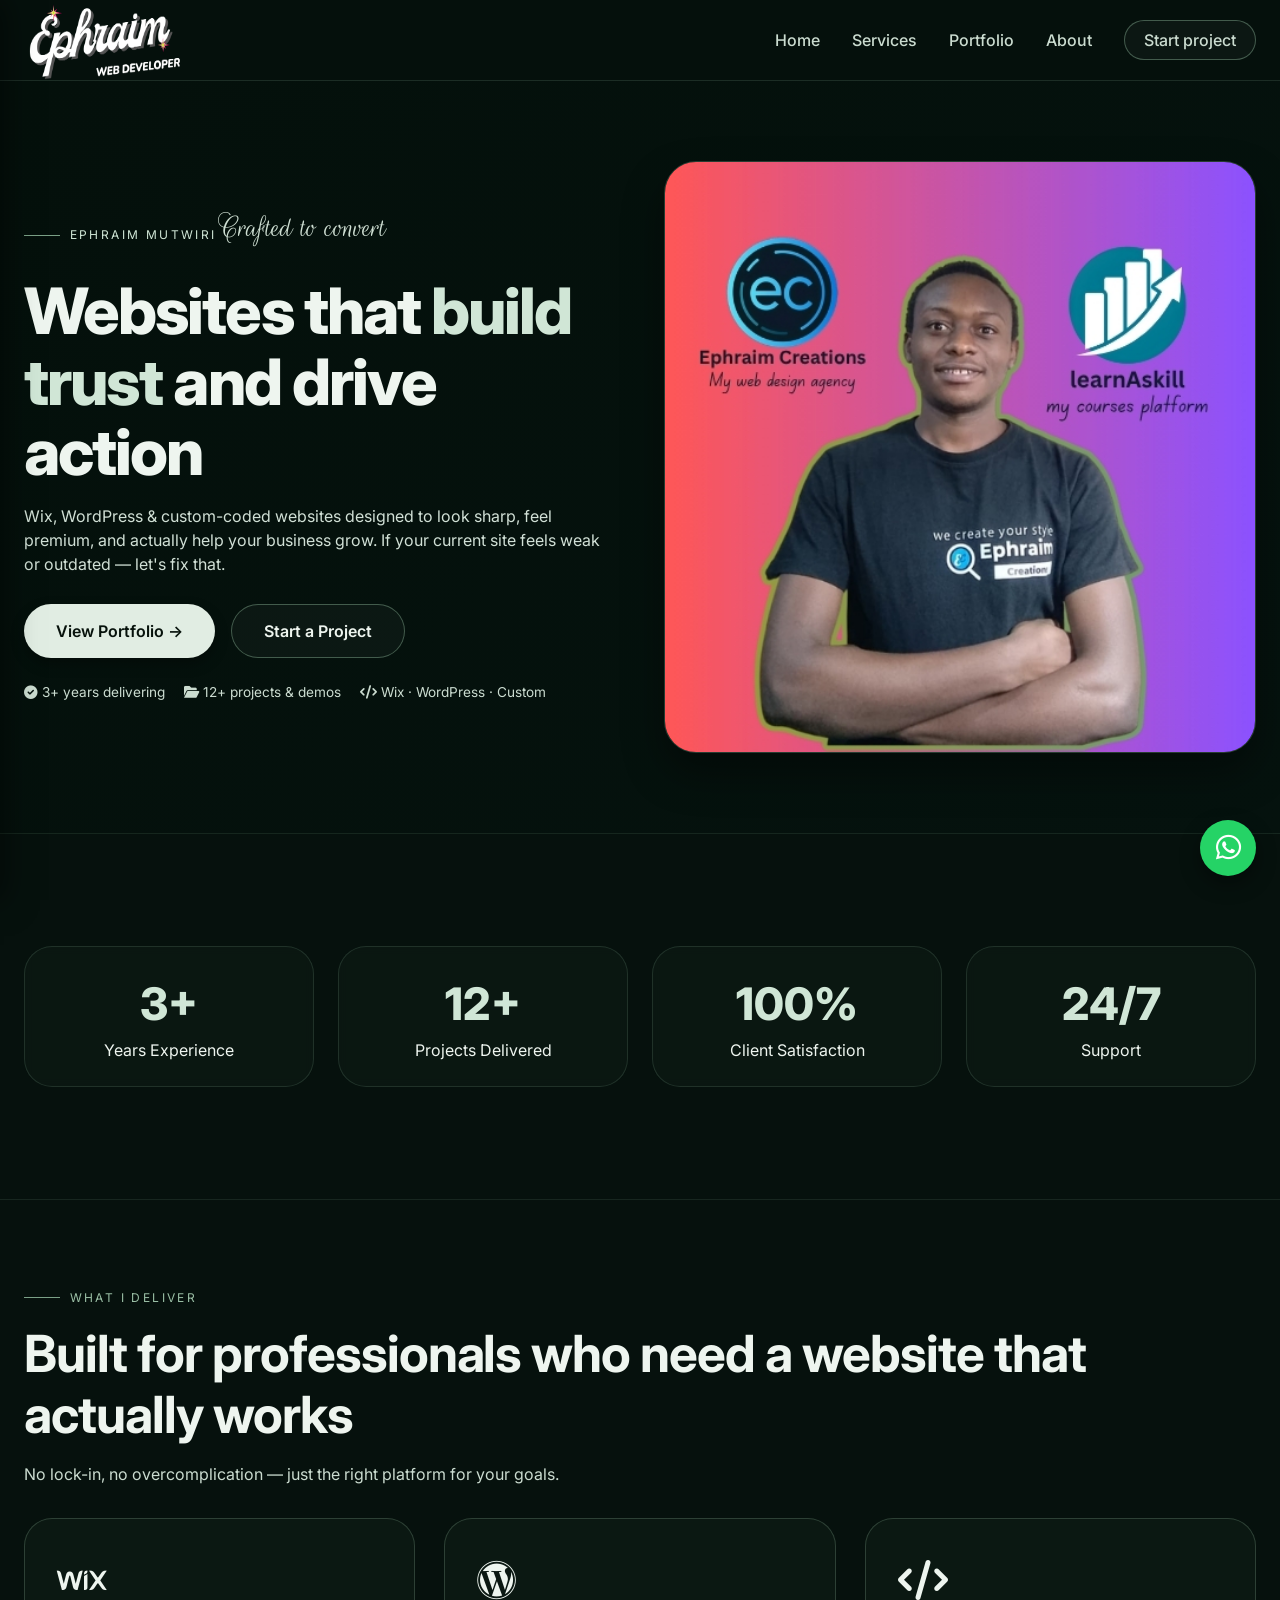
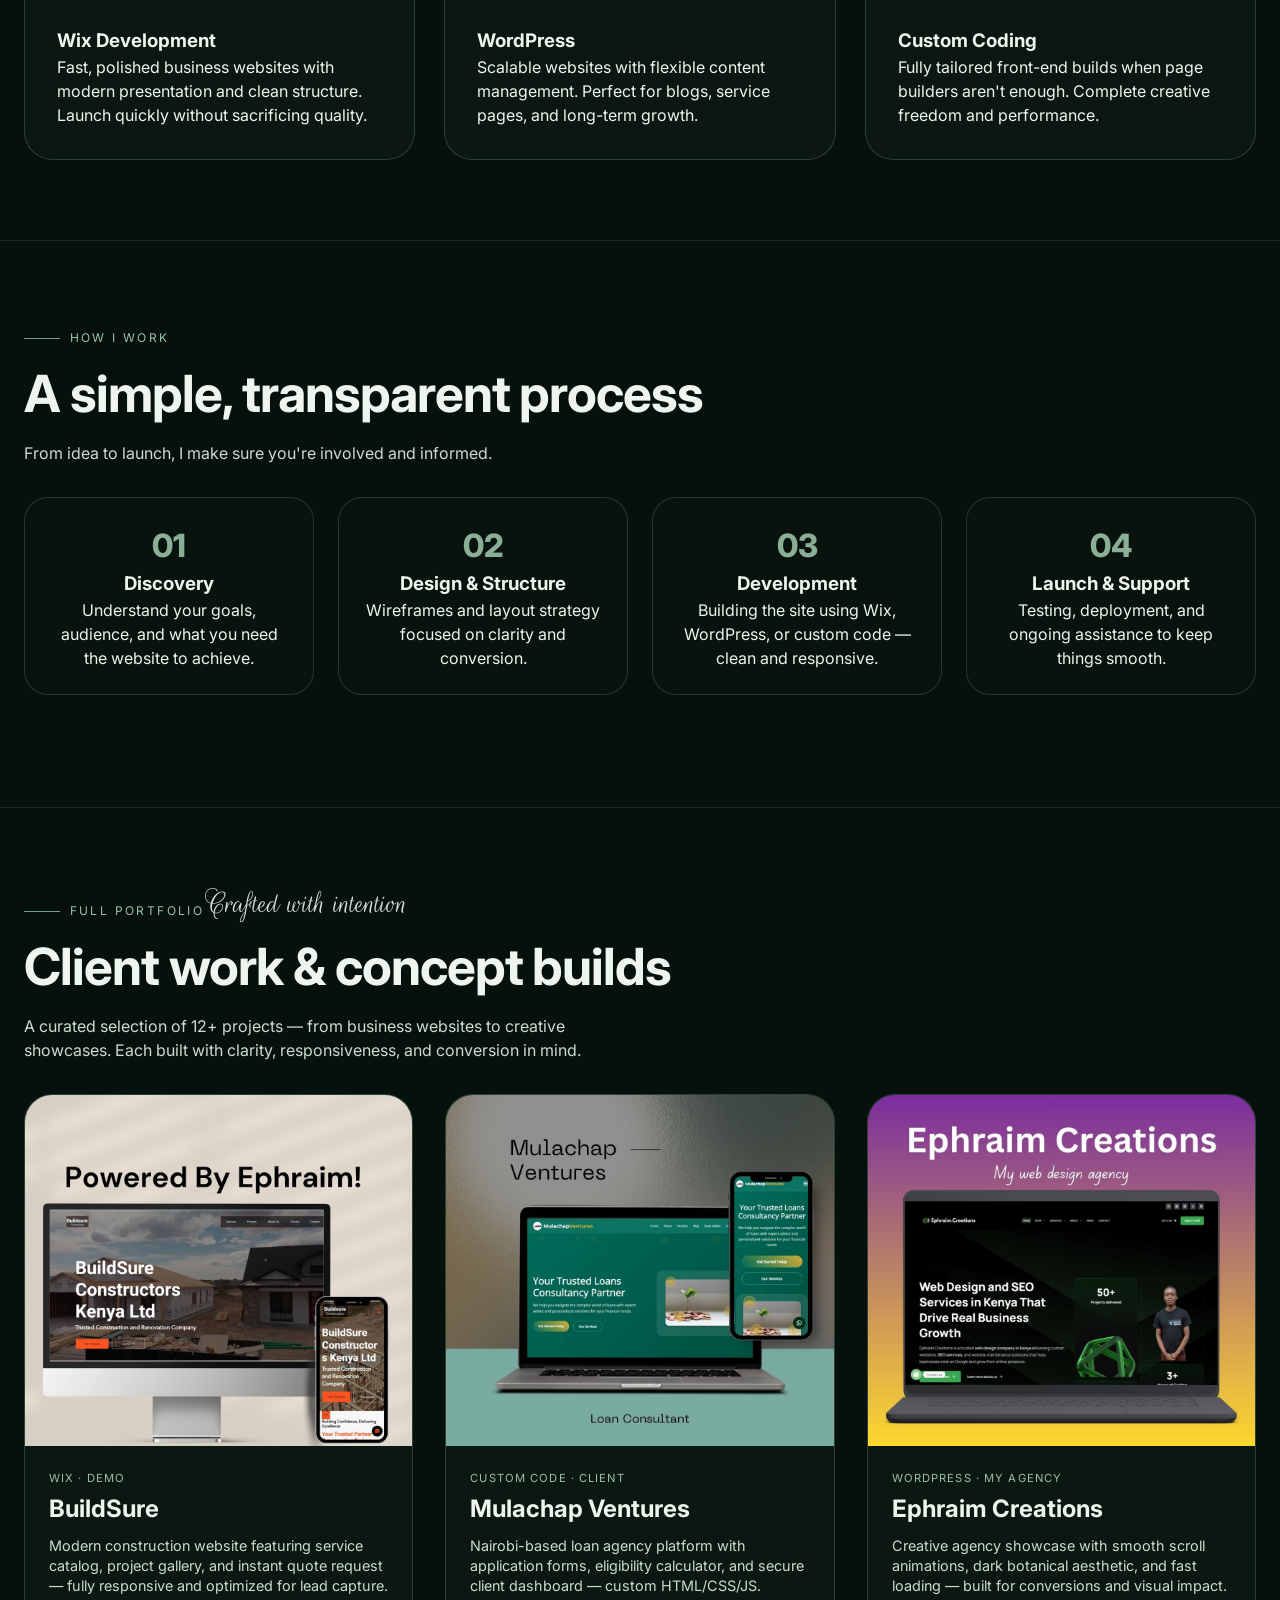
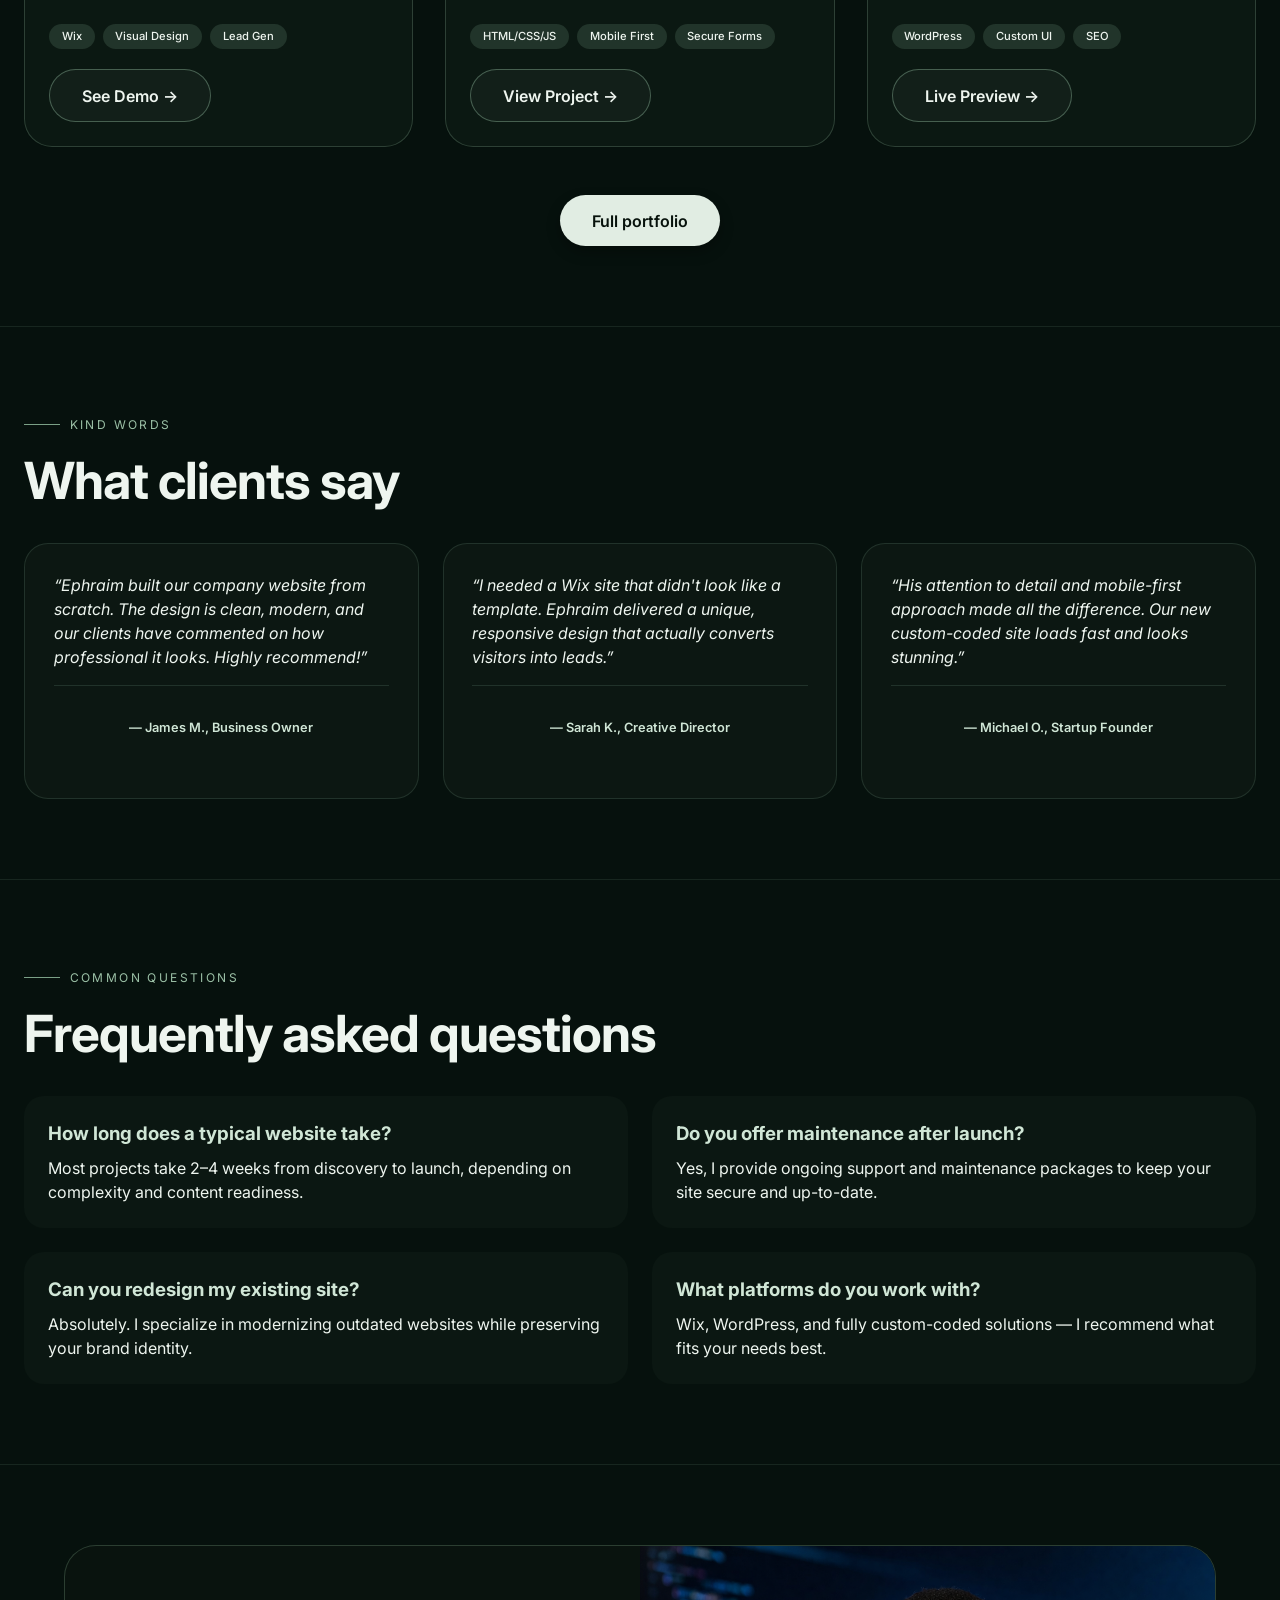
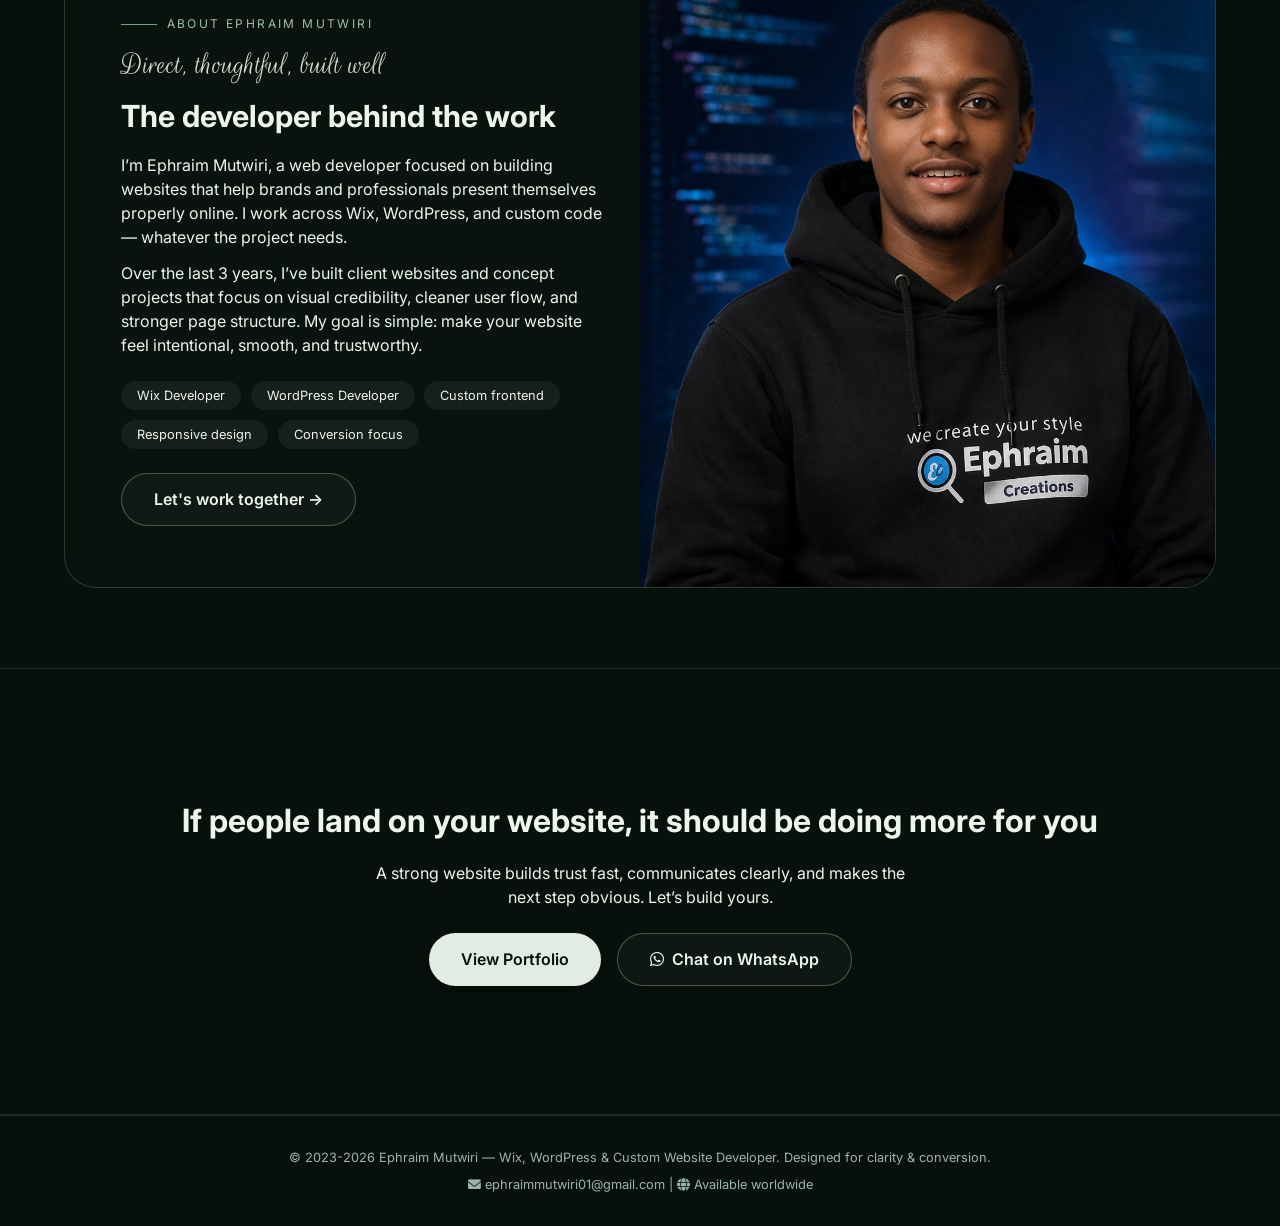
==== index.html @ 4802df66 "rewrite repo" ====
<!DOCTYPE html>
<html lang="en">

<head>
    <meta charset="UTF-8">
    <meta http-equiv="X-UA-Compatible" content="IE=edge">
    <meta name="viewport" content="width=device-width, initial-scale=1.0, viewport-fit=cover">
    <meta name="robots" content="index, follow, max-image-preview:large, max-snippet:-1, max-video-preview:-1">
    <meta name="googlebot" content="index, follow, max-image-preview:large, max-snippet:-1, max-video-preview:-1">
    <meta name="description"
        content="Ephraim Mutwiri builds high-converting Wix, WordPress, and custom-coded websites. Clean design, trust-driven, mobile-first. View portfolio and start your project.">
    <meta name="author" content="Ephraim Mutwiri">
    <meta name="theme-color" content="#06110d">
    <meta name="format-detection" content="telephone=no">
    <meta name="referrer" content="strict-origin-when-cross-origin">

    <title>Ephraim Mutwiri | Premium Website Developer – Wix, WordPress & Custom Code</title>
    <link rel="canonical" href="https://yourdomain.com/">

    <meta property="og:type" content="website">
    <meta property="og:locale" content="en_US">
    <meta property="og:title" content="Ephraim Mutwiri | Premium Website Developer – Wix, WordPress & Custom Code">
    <meta property="og:description"
        content="Ephraim Mutwiri builds high-converting Wix, WordPress, and custom-coded websites. Clean design, trust-driven, mobile-first. View portfolio and start your project.">
    <meta property="og:url" content="https://yourdomain.com/">
    <meta property="og:site_name" content="Ephraim Mutwiri">
    <meta property="og:image" content="https://yourdomain.com/images/favicon.png">
    <meta property="og:image:alt" content="Ephraim Mutwiri website portfolio preview">

    <meta name="twitter:card" content="summary_large_image">
    <meta name="twitter:title" content="Ephraim Mutwiri | Premium Website Developer – Wix, WordPress & Custom Code">
    <meta name="twitter:description"
        content="Ephraim Mutwiri builds high-converting Wix, WordPress, and custom-coded websites. Clean design, trust-driven, mobile-first. View portfolio and start your project.">
    <meta name="twitter:image" content="https://yourdomain.com/images/favicon.png">

    <link rel="icon" href="/images/favicon.png" type="image/png">
    <link rel="apple-touch-icon" href="/images/favicon.png">

    <link rel="preconnect" href="https://fonts.googleapis.com">
    <link rel="preconnect" href="https://fonts.gstatic.com" crossorigin>
    <link rel="dns-prefetch" href="//cdnjs.cloudflare.com">
    <link rel="dns-prefetch" href="//unpkg.com">
    <link rel="dns-prefetch" href="//images.unsplash.com">

    <!-- Google Fonts + Rouge Script -->
    <link
        href="https://fonts.googleapis.com/css2?family=Inter:opsz,wght@14..32,300;14..32,400;14..32,500;14..32,600;14..32,700&family=Rouge+Script&display=swap"
        rel="stylesheet">

    <!-- Font Awesome 6 -->
    <link rel="stylesheet" href="https://cdnjs.cloudflare.com/ajax/libs/font-awesome/6.0.0-beta3/css/all.min.css"
        crossorigin="anonymous" referrerpolicy="no-referrer">

    <!-- AOS CSS -->
    <link href="https://unpkg.com/aos@2.3.1/dist/aos.css" rel="stylesheet">

    <link rel="stylesheet" href="/css/style.css">

    <script type="application/ld+json">
    {
      "@context": "https://schema.org",
      "@graph": [
        {
          "@type": "Person",
          "@id": "https://yourdomain.com/#person",
          "name": "Ephraim Mutwiri",
          "url": "https://yourdomain.com/",
          "image": "https://yourdomain.com/images/Eph.png",
          "jobTitle": "Website Developer",
          "description": "Ephraim Mutwiri builds high-converting Wix, WordPress, and custom-coded websites.",
          "knowsAbout": [
            "Wix Development",
            "WordPress Development",
            "Custom Coding",
            "Responsive Web Design",
            "Conversion-Focused Web Design"
          ]
        },
        {
          "@type": "WebSite",
          "@id": "https://yourdomain.com/#website",
          "url": "https://yourdomain.com/",
          "name": "Ephraim Mutwiri",
          "description": "Portfolio website of Ephraim Mutwiri, premium website developer.",
          "publisher": {
            "@id": "https://yourdomain.com/#person"
          },
          "inLanguage": "en"
        },
        {
          "@type": "WebPage",
          "@id": "https://yourdomain.com/#webpage",
          "url": "https://yourdomain.com/",
          "name": "Ephraim Mutwiri | Premium Website Developer – Wix, WordPress & Custom Code",
          "isPartOf": {
            "@id": "https://yourdomain.com/#website"
          },
          "about": {
            "@id": "https://yourdomain.com/#person"
          },
          "description": "Ephraim Mutwiri builds high-converting Wix, WordPress, and custom-coded websites. Clean design, trust-driven, mobile-first. View portfolio and start your project.",
          "inLanguage": "en"
        },
        {
          "@type": "ProfessionalService",
          "@id": "https://yourdomain.com/#service",
          "name": "Ephraim Mutwiri Web Development Services",
          "url": "https://yourdomain.com/",
          "description": "Wix, WordPress, and custom-coded website development services focused on trust, responsiveness, and conversion.",
          "provider": {
            "@id": "https://yourdomain.com/#person"
          },
          "areaServed": "Worldwide",
          "serviceType": [
            "Wix Development",
            "WordPress Development",
            "Custom Website Development"
          ]
        },
        {
          "@type": "FAQPage",
          "@id": "https://yourdomain.com/#faq",
          "mainEntity": [
            {
              "@type": "Question",
              "name": "How long does a typical website take?",
              "acceptedAnswer": {
                "@type": "Answer",
                "text": "Most projects take 2–4 weeks from discovery to launch, depending on complexity and content readiness."
              }
            },
            {
              "@type": "Question",
              "name": "Do you offer maintenance after launch?",
              "acceptedAnswer": {
                "@type": "Answer",
                "text": "Yes, I provide ongoing support and maintenance packages to keep your site secure and up-to-date."
              }
            },
            {
              "@type": "Question",
              "name": "Can you redesign my existing site?",
              "acceptedAnswer": {
                "@type": "Answer",
                "text": "Absolutely. I specialize in modernizing outdated websites while preserving your brand identity."
              }
            },
            {
              "@type": "Question",
              "name": "What platforms do you work with?",
              "acceptedAnswer": {
                "@type": "Answer",
                "text": "Wix, WordPress, and fully custom-coded solutions — I recommend what fits your needs best."
              }
            }
          ]
        }
      ]
    }
    </script>
</head>

<body>

    <header class="site-header">
        <div class="container nav">
            <a href="/" aria-label="Ephraim Mutwiri home">
                <div class="logo-area">
                    <img src="/images/logoo.png" alt="Ephraim Mutwiri logo" class="logo-svg" width="160" height="48"
                        loading="eager" fetchpriority="high">
                </div>
            </a>

            <nav class="nav-links" aria-label="Primary navigation">
                <a href="/" aria-current="page">Home</a>
                <a href="#services">Services</a>
                <a href="/portfolio/">Portfolio</a>
                <a href="#about">About</a>
                <a href="#contact" class="btn btn-secondary" style="padding:0.45rem 1.2rem;">Start project</a>
            </nav>

            <button class="mobile-toggle" id="menuToggle" aria-label="Open menu" aria-expanded="false"
                aria-controls="mobileMenu" type="button">
                <i class="fas fa-bars" aria-hidden="true"></i>
            </button>
        </div>
    </header>

    <!-- Mobile Menu (slide from left) + Overlay -->
    <div class="menu-overlay" id="menuOverlay" hidden></div>

    <aside class="mobile-menu" id="mobileMenu" aria-hidden="true">
        <button class="menu-close-btn" id="closeMenuBtn" aria-label="Close menu" type="button">
            <i class="fas fa-times" aria-hidden="true"></i>
        </button>
        <nav aria-label="Mobile navigation">
            <a href="#home">Home</a>
            <a href="#services">Services</a>
            <a href="#portfolio">Portfolio</a>
            <a href="#about">About</a>
            <a href="#contact" class="btn btn-primary" style="text-align:center;">Start a project</a>
        </nav>
    </aside>

    <main id="main-content">
        <!-- Hero with left text, right image -->
        <section id="home" class="hero">
            <div class="container hero-grid">
                <div data-aos="fade-up">
                    <div class="section-label" style="color:#d0e6d6;">Ephraim Mutwiri</div>
                    <span class="rouge">Crafted to convert</span>
                    <h1 class="hero-title">Websites that <span class="hero-highlight">build trust</span> and drive
                        action</h1>
                    <p class="hero-text">Wix, WordPress & custom-coded websites designed to look sharp, feel premium,
                        and actually help your business grow. If your current site feels weak or outdated — let's fix
                        that.</p>
                    <div style="display: flex; gap: 1rem; flex-wrap: wrap;">
                        <a href="#portfolio" class="btn btn-primary">View Portfolio →</a>
                        <a href="#contact" class="btn btn-secondary">Start a Project</a>
                    </div>
                    <div class="trust-badge">
                        <span><i class="fas fa-check-circle" aria-hidden="true"></i> 3+ years delivering</span>
                        <span><i class="fas fa-folder-open" aria-hidden="true"></i> 12+ projects & demos</span>
                        <span><i class="fas fa-code" aria-hidden="true"></i> Wix · WordPress · Custom</span>
                    </div>
                </div>
                <div data-aos="fade-left">
                    <div class="hero-image">
                        <img src="/images/Dp-new.jpg" alt="Ephraim Mutwiri hero workspace" width="800" height="960"
                            loading="eager" fetchpriority="high">
                    </div>
                </div>
            </div>
        </section>

        <!-- Stats Section -->
        <section aria-labelledby="stats-heading">
            <div class="container">
                <h2 id="stats-heading" class="sr-only">Experience and delivery stats</h2>
                <div class="stats-grid">
                    <div class="stat-card" data-aos="zoom-in">
                        <div class="stat-number">3+</div>
                        <div>Years Experience</div>
                    </div>
                    <div class="stat-card" data-aos="zoom-in" data-aos-delay="50">
                        <div class="stat-number">12+</div>
                        <div>Projects Delivered</div>
                    </div>
                    <div class="stat-card" data-aos="zoom-in" data-aos-delay="100">
                        <div class="stat-number">100%</div>
                        <div>Client Satisfaction</div>
                    </div>
                    <div class="stat-card" data-aos="zoom-in" data-aos-delay="150">
                        <div class="stat-number">24/7</div>
                        <div>Support</div>
                    </div>
                </div>
            </div>
        </section>

        <!-- Services -->
        <section id="services" aria-labelledby="services-heading">
            <div class="container">
                <div class="section-label">What I deliver</div>
                <h2 id="services-heading" class="section-title">Built for professionals who need a website that actually works</h2>
                <p class="section-desc">No lock-in, no overcomplication — just the right platform for your goals.</p>
                <div class="services-grid">
                    <article class="service-card" data-aos="fade-up">
                        <div class="service-icon"><i class="fab fa-wix" aria-hidden="true"></i></div>
                        <h3>Wix Development</h3>
                        <p>Fast, polished business websites with modern presentation and clean structure. Launch quickly
                            without sacrificing quality.</p>
                    </article>
                    <article class="service-card" data-aos="fade-up" data-aos-delay="100">
                        <div class="service-icon"><i class="fab fa-wordpress" aria-hidden="true"></i></div>
                        <h3>WordPress</h3>
                        <p>Scalable websites with flexible content management. Perfect for blogs, service pages, and
                            long-term growth.</p>
                    </article>
                    <article class="service-card" data-aos="fade-up" data-aos-delay="200">
                        <div class="service-icon"><i class="fas fa-code" aria-hidden="true"></i></div>
                        <h3>Custom Coding</h3>
                        <p>Fully tailored front-end builds when page builders aren't enough. Complete creative freedom
                            and performance.</p>
                    </article>
                </div>
            </div>
        </section>

        <!-- Process Section -->
        <section aria-labelledby="process-heading">
            <div class="container">
                <div class="section-label">How I work</div>
                <h2 id="process-heading" class="section-title">A simple, transparent process</h2>
                <p class="section-desc">From idea to launch, I make sure you're involved and informed.</p>
                <div class="process-steps">
                    <div class="step" data-aos="fade-right">
                        <div class="step-number">01</div>
                        <h3>Discovery</h3>
                        <p>Understand your goals, audience, and what you need the website to achieve.</p>
                    </div>
                    <div class="step" data-aos="fade-right" data-aos-delay="80">
                        <div class="step-number">02</div>
                        <h3>Design & Structure</h3>
                        <p>Wireframes and layout strategy focused on clarity and conversion.</p>
                    </div>
                    <div class="step" data-aos="fade-right" data-aos-delay="160">
                        <div class="step-number">03</div>
                        <h3>Development</h3>
                        <p>Building the site using Wix, WordPress, or custom code — clean and responsive.</p>
                    </div>
                    <div class="step" data-aos="fade-right" data-aos-delay="240">
                        <div class="step-number">04</div>
                        <h3>Launch & Support</h3>
                        <p>Testing, deployment, and ongoing assistance to keep things smooth.</p>
                    </div>
                </div>
            </div>
        </section>

        <section id="portfolio" aria-labelledby="portfolio-heading">
            <div class="container">
                <div class="section-label">Full portfolio</div>
                <span class="rouge">Crafted with intention</span>
                <h2 id="portfolio-heading" class="section-title">Client work & concept builds</h2>
                <p class="section-desc">A curated selection of 12+ projects — from business websites to creative
                    showcases. Each built with clarity, responsiveness, and conversion in mind.</p>

                <div class="portfolio-grid">
                    <!-- 1. BuildSure -->
                    <article class="portfolio-card" data-aos="fade-up">
                        <img class="portfolio-img" src="/images/buildsure.jpg"
                            alt="BuildSure construction website project by Ephraim Mutwiri" width="1200" height="900"
                            loading="lazy">
                        <div class="portfolio-content">
                            <div class="portfolio-category">Wix · Demo</div>
                            <h3 class="portfolio-title">BuildSure</h3>
                            <p class="portfolio-desc">Modern construction website featuring service catalog, project
                                gallery, and instant quote request — fully responsive and optimized for lead capture.
                            </p>
                            <div class="portfolio-tags"><span>Wix</span><span>Visual Design</span><span>Lead Gen</span>
                            </div>
                            <a href="https://lileph01.wixsite.com/buildsure" class="btn btn-secondary portfolio-link"
                                target="_blank" rel="noopener noreferrer">See Demo →</a>
                        </div>
                    </article>

                    <!-- 2. Mulachap Ventures -->
                    <article class="portfolio-card" data-aos="fade-up" data-aos-delay="50">
                        <img class="portfolio-img" src="/images/Mulachap-v-mockup.jpg"
                            alt="Mulachap Ventures loan agency website by Ephraim Mutwiri" width="1200" height="900"
                            loading="lazy">
                        <div class="portfolio-content">
                            <div class="portfolio-category">Custom Code · Client</div>
                            <h3 class="portfolio-title">Mulachap Ventures</h3>
                            <p class="portfolio-desc">Nairobi-based loan agency platform with application forms,
                                eligibility calculator, and secure client dashboard — custom HTML/CSS/JS.</p>
                            <div class="portfolio-tags"><span>HTML/CSS/JS</span><span>Mobile First</span><span>Secure
                                    Forms</span></div>
                            <a href="https://mulachap-ventures.netlify.app/" class="btn btn-secondary portfolio-link"
                                target="_blank" rel="noopener noreferrer">View Project →</a>
                        </div>
                    </article>

                    <!-- 3. Ephraim Creations -->
                    <article class="portfolio-card" data-aos="fade-up" data-aos-delay="100">
                        <img class="portfolio-img" src="/images/ec-tech.jpg"
                            alt="Ephraim Creations agency website project by Ephraim Mutwiri" width="1200" height="900"
                            loading="lazy">
                        <div class="portfolio-content">
                            <div class="portfolio-category">WordPress · My agency</div>
                            <h3 class="portfolio-title">Ephraim Creations</h3>
                            <p class="portfolio-desc">Creative agency showcase with smooth scroll animations, dark
                                botanical aesthetic, and fast loading — built for conversions and visual impact.</p>
                            <div class="portfolio-tags"><span>WordPress</span><span>Custom UI</span><span>SEO</span>
                            </div>
                            <a href="https://www.ephraimcreations.co.ke/" class="btn btn-secondary portfolio-link"
                                target="_blank" rel="noopener noreferrer">Live Preview →</a>
                        </div>
                    </article>
                </div>

                <div style="text-align: center; margin-top: 3rem;">
                    <a href="/portfolio/" class="btn btn-primary">Full portfolio</a>
                </div>
            </div>
        </section>

        <!-- Testimonials -->
        <section aria-labelledby="testimonials-heading">
            <div class="container">
                <div class="section-label">Kind words</div>
                <h2 id="testimonials-heading" class="section-title">What clients say</h2>
                <div class="testimonial-grid">
                    <blockquote class="testimonial" data-aos="fade-up">
                        <p class="testimonial-text">“Ephraim built our company website from scratch. The design is
                            clean, modern, and our clients have commented on how professional it looks. Highly
                            recommend!”</p>
                        <footer class="testimonial-author">— James M., Business Owner</footer>
                    </blockquote>
                    <blockquote class="testimonial" data-aos="fade-up" data-aos-delay="100">
                        <p class="testimonial-text">“I needed a Wix site that didn't look like a template. Ephraim
                            delivered a unique, responsive design that actually converts visitors into leads.”</p>
                        <footer class="testimonial-author">— Sarah K., Creative Director</footer>
                    </blockquote>
                    <blockquote class="testimonial" data-aos="fade-up" data-aos-delay="200">
                        <p class="testimonial-text">“His attention to detail and mobile-first approach made all the
                            difference. Our new custom-coded site loads fast and looks stunning.”</p>
                        <footer class="testimonial-author">— Michael O., Startup Founder</footer>
                    </blockquote>
                </div>
            </div>
        </section>

        <!-- FAQ Section -->
        <section aria-labelledby="faq-heading">
            <div class="container">
                <div class="section-label">Common questions</div>
                <h2 id="faq-heading" class="section-title">Frequently asked questions</h2>
                <div class="faq-grid">
                    <article class="faq-item">
                        <h3 class="faq-question">How long does a typical website take?</h3>
                        <div>Most projects take 2–4 weeks from discovery to launch, depending on complexity and content
                            readiness.</div>
                    </article>
                    <article class="faq-item">
                        <h3 class="faq-question">Do you offer maintenance after launch?</h3>
                        <div>Yes, I provide ongoing support and maintenance packages to keep your site secure and
                            up-to-date.</div>
                    </article>
                    <article class="faq-item">
                        <h3 class="faq-question">Can you redesign my existing site?</h3>
                        <div>Absolutely. I specialize in modernizing outdated websites while preserving your brand
                            identity.</div>
                    </article>
                    <article class="faq-item">
                        <h3 class="faq-question">What platforms do you work with?</h3>
                        <div>Wix, WordPress, and fully custom-coded solutions — I recommend what fits your needs best.
                        </div>
                    </article>
                </div>
            </div>
        </section>

        <!-- About -->
        <section id="about" aria-labelledby="about-heading">
            <div class="container about-card" data-aos="fade-up">
                <div class="about-text">
                    <div class="section-label">About Ephraim Mutwiri</div>
                    <span class="rouge">Direct, thoughtful, built well</span>
                    <h2 id="about-heading" style="font-size: 1.9rem; margin: 0.8rem 0;">The developer behind the work</h2>
                    <p>I’m Ephraim Mutwiri, a web developer focused on building websites that help brands and
                        professionals present themselves properly online. I work across Wix, WordPress, and custom code
                        — whatever the project needs.</p>
                    <p style="margin-top: 0.8rem;">Over the last 3 years, I’ve built client websites and concept
                        projects that focus on visual credibility, cleaner user flow, and stronger page structure. My
                        goal is simple: make your website feel intentional, smooth, and trustworthy.</p>
                    <div class="skill-pills">
                        <span>Wix Developer</span><span>WordPress Developer</span><span>Custom
                            frontend</span><span>Responsive design</span><span>Conversion focus</span>
                    </div>
                    <a href="#contact" class="btn btn-secondary">Let's work together →</a>
                </div>

                <div class="my-image">
                    <img src="/images/Eph.png" alt="Portrait of Ephraim Mutwiri" width="800" height="960"
                        loading="lazy">
                </div>
            </div>
        </section>

        <!-- Final CTA -->
        <section id="contact" aria-labelledby="contact-heading">
            <div class="container cta-bg" data-aos="zoom-in">
                <div class="cta-panel">
                    <h2 id="contact-heading" style="font-size: 2rem;">If people land on your website, it should be doing more for you</h2>
                    <p style="margin: 1rem auto; max-width: 550px;">A strong website builds trust fast, communicates
                        clearly, and makes the next step obvious. Let’s build yours.</p>
                    <div
                        style="display: flex; gap: 1rem; justify-content: center; flex-wrap: wrap; margin-top: 1.5rem;">
                        <a href="#portfolio" class="btn btn-primary">View Portfolio</a>
                        <a href="https://wa.me/254112268873?text=Hi%20Ephraim,%20I%20need%20a%20website%20that%20converts"
                            class="btn btn-secondary" target="_blank" rel="noopener noreferrer"><i
                                class="fab fa-whatsapp" aria-hidden="true"></i> Chat on WhatsApp</a>
                    </div>
                </div>
            </div>
        </section>
    </main>

    <footer>
        <p>© 2023-2026 Ephraim Mutwiri — Wix, WordPress & Custom Website Developer. Designed for clarity & conversion.
        </p>
        <p style="margin-top: 0.5rem;"><i class="fas fa-envelope" aria-hidden="true"></i> ephraimmutwiri01@gmail.com |
            <i class="fas fa-globe" aria-hidden="true"></i> Available worldwide
        </p>
    </footer>

    <a href="https://wa.me/254112268873?text=Hi%20Ephraim,%20I'm%20interested%20in%20a%20website"
        class="whatsapp-float" target="_blank" rel="noopener noreferrer" aria-label="Chat on WhatsApp">
        <i class="fab fa-whatsapp" aria-hidden="true"></i>
    </a>

    <script src="https://unpkg.com/aos@2.3.1/dist/aos.js"></script>
    <script src="script.js" defer></script>
</body>

</html>
---- css/style.css ----
* {
      margin: 0;
      padding: 0;
      box-sizing: border-box;
    }

    body {
      font-family: 'Inter', sans-serif;
      background-color: #06110d;
      color: #eef5ef;
      line-height: 1.5;
      scroll-behavior: smooth;
      overflow-x: hidden;
    }

    /* Custom scroll */
    ::-webkit-scrollbar {
      width: 6px;
    }

    ::-webkit-scrollbar-track {
      background: #0b1712;
    }

    ::-webkit-scrollbar-thumb {
      background: #6f8d7c;
      border-radius: 8px;
    }

    /* Rouge script accent */
    .rouge {
      font-family: 'Rouge Script', cursive;
      font-weight: normal;
      color: #cfdfd3;
      font-size: 2rem;
      line-height: 1;
      display: inline-block;
    }

    .container {
      max-width: 1280px;
      margin: 0 auto;
      padding: 0 24px;
    }

    section {
      padding: 5rem 0;
      border-bottom: 1px solid rgba(122, 160, 134, 0.15);
    }

    /* Typography */
    .section-label {
      display: inline-flex;
      align-items: center;
      gap: 0.6rem;
      text-transform: uppercase;
      letter-spacing: 0.2em;
      font-size: 0.75rem;
      color: #9bc0a6;
      margin-bottom: 1rem;
    }

    .section-label::before {
      content: "";
      width: 36px;
      height: 1px;
      background: #7aa086;
    }

    .section-title {
      font-size: clamp(2rem, 4vw, 3.2rem);
      font-weight: 700;
      line-height: 1.2;
      letter-spacing: -0.02em;
      margin-bottom: 1rem;
    }

    .section-desc {
      color: #cbdcd0;
      max-width: 600px;
      margin-bottom: 2rem;
    }

    /* Buttons */
    .btn {
      display: inline-flex;
      align-items: center;
      justify-content: center;
      gap: 0.5rem;
      padding: 0.85rem 2rem;
      border-radius: 999px;
      font-weight: 600;
      transition: 0.2s ease;
      border: none;
      cursor: pointer;
      text-decoration: none;
    }

    .btn-primary {
      background: #e1ede3;
      color: #07120c;
      box-shadow: 0 6px 14px rgba(0, 0, 0, 0.3);
    }

    .btn-primary:hover {
      background: #f2f9f4;
      transform: translateY(-2px);
    }

    .btn-secondary {
      background: rgba(255, 255, 255, 0.03);
      border: 1px solid rgba(122, 160, 134, 0.5);
      color: #eef5ef;
    }

    .btn-secondary:hover {
      border-color: #9bc0a6;
      background: rgba(122, 160, 134, 0.15);
      transform: translateY(-2px);
    }

    /* Header & Navigation */
    .site-header {
      position: sticky;
      top: 0;
      z-index: 100;
      background: rgba(6, 17, 13, 0.85);
      backdrop-filter: blur(12px);
      border-bottom: 1px solid rgba(122, 160, 134, 0.2);
    }

    .nav {
      display: flex;
      justify-content: space-between;
      align-items: center;
      min-height: 76px;
    }

    .logo-area {
      display: flex;
      align-items: center;
      gap: 0.8rem;
    }

    .logo-svg {
      height: 80px;
    }

    .nav-links {
      display: flex;
      gap: 2rem;
      align-items: center;
    }

    .nav-links a {
      color: #cbdcd0;
      text-decoration: none;
      font-weight: 500;
      transition: 0.2s;
    }

    .nav-links a:hover {
      color: white;
    }

    /* Mobile menu - slide from left, 100vh */
    .mobile-toggle {
      display: none;
      background: none;
      border: 1px solid rgba(122, 160, 134, 0.4);
      border-radius: 12px;
      padding: 0.6rem 0.9rem;
      color: white;
      font-size: 1.3rem;
      cursor: pointer;
      transition: 0.2s;
    }

    .mobile-menu {
      position: fixed;
      top: 0;
      left: 0;
      width: 280px;
      height: 100vh;
      background: rgba(6, 17, 13, 0.98);
      backdrop-filter: blur(20px);
      transform: translateX(-100%);
      transition: transform 0.3s cubic-bezier(0.2, 0.9, 0.4, 1.1);
      z-index: 1000;
      padding: 2rem 1.5rem;
      display: flex;
      flex-direction: column;
      gap: 1rem;
      border-right: 1px solid rgba(122, 160, 134, 0.3);
      box-shadow: 4px 0 30px rgba(0, 0, 0, 0.5);
    }

    .mobile-menu.open {
      transform: translateX(0);
    }

    .mobile-menu a {
      padding: 0.8rem;
      border-radius: 16px;
      background: rgba(255, 255, 255, 0.03);
      text-align: center;
      color: #eef5ef;
      text-decoration: none;
      font-weight: 500;
      transition: 0.2s;
    }

    .mobile-menu a:hover {
      background: rgba(122, 160, 134, 0.2);
    }

    .menu-close-btn {
      align-self: flex-end;
      background: none;
      border: none;
      color: white;
      font-size: 1.8rem;
      cursor: pointer;
      margin-bottom: 1rem;
    }

    /* Overlay when menu open */
    .menu-overlay {
      position: fixed;
      inset: 0;
      background: rgba(0, 0, 0, 0.5);
      z-index: 999;
      display: none;
    }

    .menu-overlay.active {
      display: block;
    }

    /* Hero with left text, right image */
    .hero {
      background: linear-gradient(135deg, #04100b 0%, #05120e 100%);
      position: relative;
    }

    .hero-grid {
      display: grid;
      grid-template-columns: 1fr 1fr;
      gap: 3rem;
      align-items: center;
    }

    .hero-title {
      font-size: clamp(2.5rem, 5vw, 4.2rem);
      font-weight: 800;
      line-height: 1.1;
      letter-spacing: -0.03em;
      margin: 1rem 0;
    }

    .hero-highlight {
      color: #d0e6d6;
    }

    .hero-text {
      color: #d1e0d6;
      margin-bottom: 1.8rem;
      font-size: 1rem;
    }

    .trust-badge {
      display: flex;
      flex-wrap: wrap;
      gap: 1.2rem;
      margin-top: 1.5rem;
      color: #cbdcd0;
      font-size: 0.85rem;
    }

    .hero-image {
      width: 100%;
      border-radius: 32px;
      overflow: hidden;
      box-shadow: 0 20px 40px rgba(0, 0, 0, 0.4);
      border: 1px solid rgba(122, 160, 134, 0.3);
    }

    .hero-image img {
      width: 100%;
      height: auto;
      display: block;
      object-fit: cover;
      aspect-ratio: 4/4;
    }

    /* Stats section */
    .stats-grid {
      display: grid;
      grid-template-columns: repeat(4, 1fr);
      gap: 1.5rem;
      margin: 2rem 0;
    }

    .stat-card {
      background: rgba(14, 26, 20, 0.7);
      backdrop-filter: blur(4px);
      border-radius: 28px;
      padding: 1.5rem;
      text-align: center;
      border: 1px solid rgba(122, 160, 134, 0.2);
    }

    .stat-number {
      font-size: 2.8rem;
      font-weight: 800;
      color: #d0e6d6;
    }

    /* Services */
    .services-grid {
      display: grid;
      grid-template-columns: repeat(auto-fit, minmax(280px, 1fr));
      gap: 1.8rem;
      margin-top: 2rem;
    }

    .service-card {
      background: rgba(14, 26, 20, 0.85);
      backdrop-filter: blur(4px);
      border: 1px solid rgba(122, 160, 134, 0.3);
      border-radius: 28px;
      padding: 2rem;
      transition: 0.2s;
    }

    .service-card:hover {
      border-color: #8aaf96;
      transform: translateY(-5px);
    }

    .service-icon {
      font-size: 2.5rem;
      margin-bottom: 1rem;
    }

    /* Process steps */
    .process-steps {
      display: grid;
      grid-template-columns: repeat(auto-fit, minmax(220px, 1fr));
      gap: 1.5rem;
      margin: 2rem 0;
    }

    .step {
      background: rgba(10, 20, 15, 0.7);
      border-radius: 24px;
      padding: 1.5rem;
      text-align: center;
      border: 1px solid #69776f57;
    }

    .step-number {
      font-size: 2rem;
      font-weight: 800;
      color: #8aaf96;
    }

    /* Portfolio Grid */
    .portfolio-grid {
      display: grid;
      grid-template-columns: repeat(auto-fill, minmax(340px, 1fr));
      gap: 2rem;
      margin-top: 2rem;
    }

    .portfolio-card {
      background: rgba(14, 26, 20, 0.85);
      backdrop-filter: blur(4px);
      border-radius: 28px;
      border: 1px solid rgba(122, 160, 134, 0.3);
      overflow: hidden;
      transition: all 0.3s ease;
      display: flex;
      flex-direction: column;
    }

    .portfolio-card:hover {
      transform: translateY(-8px);
      border-color: #9bc0a6;
      box-shadow: 0 20px 35px -12px rgba(0, 0, 0, 0.5);
    }

    .portfolio-img {
      width: 100%;
      height: fit-content;
      object-fit: cover;
      transition: transform 0.5s ease;
    }

    .portfolio-card:hover .portfolio-img {
      transform: scale(1.03);
    }

    .portfolio-content {
      padding: 1.5rem;
      display: flex;
      flex-direction: column;
      flex: 1;
    }

    .portfolio-category {
      font-size: 0.7rem;
      letter-spacing: 0.1em;
      text-transform: uppercase;
      color: #9bc0a6;
      margin-bottom: 0.5rem;
    }

    .portfolio-title {
      font-size: 1.5rem;
      font-weight: 700;
      margin-bottom: 0.75rem;
      line-height: 1.2;
    }

    .portfolio-desc {
      color: #cbdcd0;
      font-size: 0.9rem;
      margin-bottom: 1rem;
      line-height: 1.4;
    }

    .portfolio-tags {
      display: flex;
      flex-wrap: wrap;
      gap: 0.5rem;
      margin: 0.75rem 0 1.25rem;
    }

    .portfolio-tags span {
      background: rgba(122, 160, 134, 0.2);
      border-radius: 40px;
      padding: 0.25rem 0.8rem;
      font-size: 0.7rem;
      font-weight: 500;
    }

    .portfolio-link {
      margin-top: auto;
      align-self: flex-start;
    }

    /* Testimonials */
    .testimonial-grid {
      display: grid;
      grid-template-columns: repeat(auto-fit, minmax(300px, 1fr));
      gap: 1.5rem;
      margin-top: 2rem;
    }

    .testimonial {
      background: rgba(14, 26, 20, 0.8);
      border-radius: 24px;
      padding: 1.8rem;
      border: 1px solid rgba(122, 160, 134, 0.2);
    }

    .testimonial-text {
      font-style: italic;
      margin-bottom: 1rem;
    }

    .testimonial-author {
      font-weight: 600;
      color: #d0e6d6;
    }

    /* FAQ Section */
    .faq-grid {
      display: grid;
      grid-template-columns: 1fr 1fr;
      gap: 1.5rem;
      margin-top: 2rem;
    }

    .faq-item {
      background: rgba(14, 26, 20, 0.7);
      border-radius: 20px;
      padding: 1.5rem;
    }

    .faq-question {
      font-weight: 700;
      margin-bottom: 0.5rem;
      color: #d0e6d6;
    }



    /* About with unsplash */
    .about-card {
      display: grid;
      grid-template-columns: 1fr 1fr;
      background: rgba(10, 20, 15, 0.9);
      border-radius: 32px;
      border: 1px solid rgba(122, 160, 134, 0.3);
      overflow: hidden;
      max-width: 90%;
    }

    .my-image {
      height: 100%;
    }

    .my-image img {
      max-width: 110%;
      height: 100%;
    }

    .about-text {
      padding: 2rem;
      align-content: center;
    }

    .skill-pills {
      display: flex;
      flex-wrap: wrap;
      gap: 0.6rem;
      margin: 1.5rem 0;
    }

    .skill-pills span {
      background: rgba(255, 255, 255, 0.05);
      border-radius: 40px;
      padding: 0.3rem 1rem;
      font-size: 0.8rem;
    }

    /* CTA with background */
    .cta-bg {
      background: url('https://images.unsplash.com/photo-1522252234503-e356532cafd5?q=80&w=2025&auto=format') center/cover no-repeat;
      position: relative;
      border-radius: 32px;
    }

    .cta-bg::before {
      content: "";
      position: absolute;
      inset: 0;
      background: #07120cee;
      border-radius: 32px;
    }

    .cta-panel {
      position: relative;
      z-index: 2;
      padding: 3rem 2rem;
      text-align: center;
    }

    .whatsapp-float {
      position: fixed;
      bottom: 24px;
      right: 24px;
      background: #25D366;
      width: 56px;
      height: 56px;
      border-radius: 50%;
      display: flex;
      align-items: center;
      justify-content: center;
      font-size: 1.8rem;
      box-shadow: 0 8px 20px rgba(0, 0, 0, 0.4);
      transition: 0.2s;
      z-index: 99;
      text-decoration: none;
      color: white;
    }

    footer {
      text-align: center;
      padding: 2rem;
      color: #9bb5a8;
      font-size: 0.8rem;
      border-top: 1px solid rgba(122, 160, 134, 0.2);
    }

    @media (max-width: 900px) {

      .hero-grid,
      .project-card,
      .about-card,
      .faq-grid {
        grid-template-columns: 1fr;
      }

      .stats-grid {
        grid-template-columns: repeat(2, 1fr);
      }

      .nav-links {
        display: none;
      }

      .mobile-toggle {
        display: block;
      }

      section {
        padding: 3rem 0;
      }
    }

    @media (max-width: 550px) {
      .container {
        padding: 0 18px;
      }

      .stats-grid {
        grid-template-columns: 1fr;
      }

      .portfolio-grid {
        grid-template-columns: 1fr;
      }

      .project-content {
        padding: 1.2rem;
      }

      .hero-image img {
        aspect-ratio: 1/1;
      }
    }
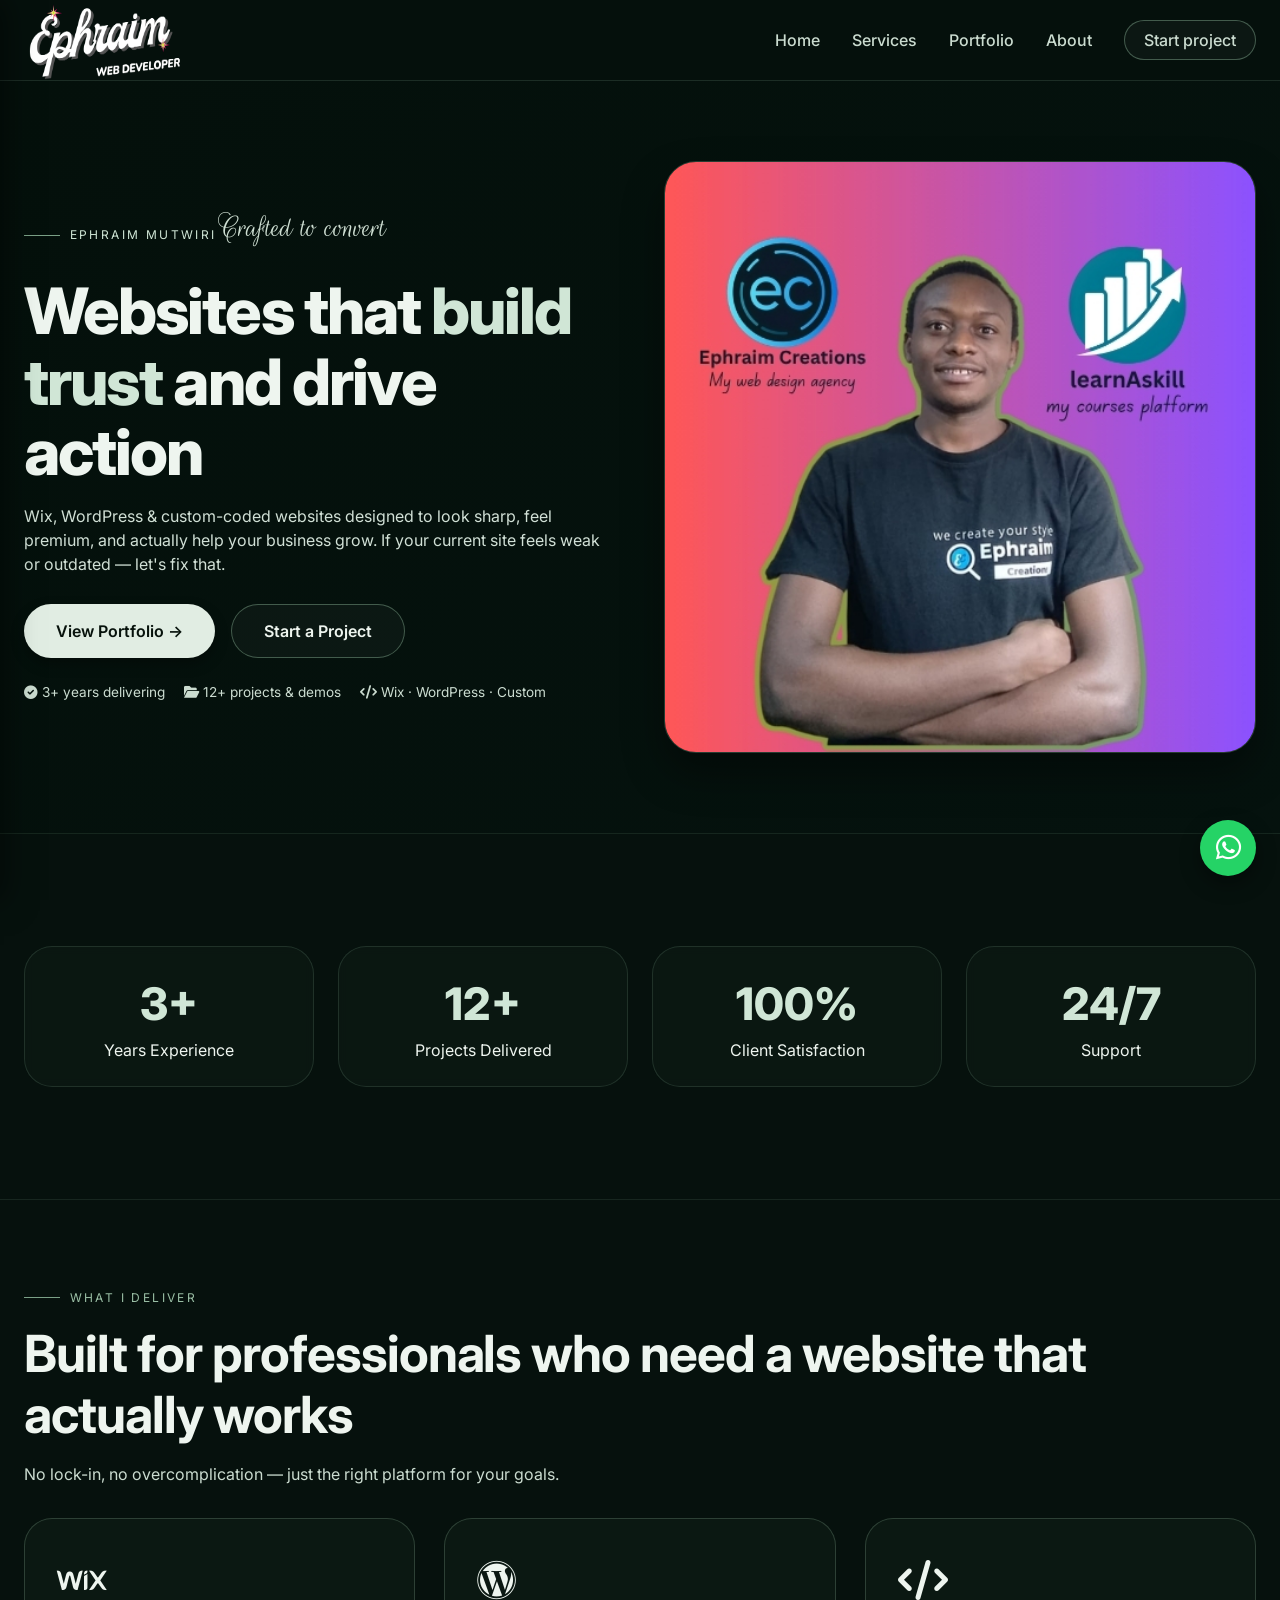
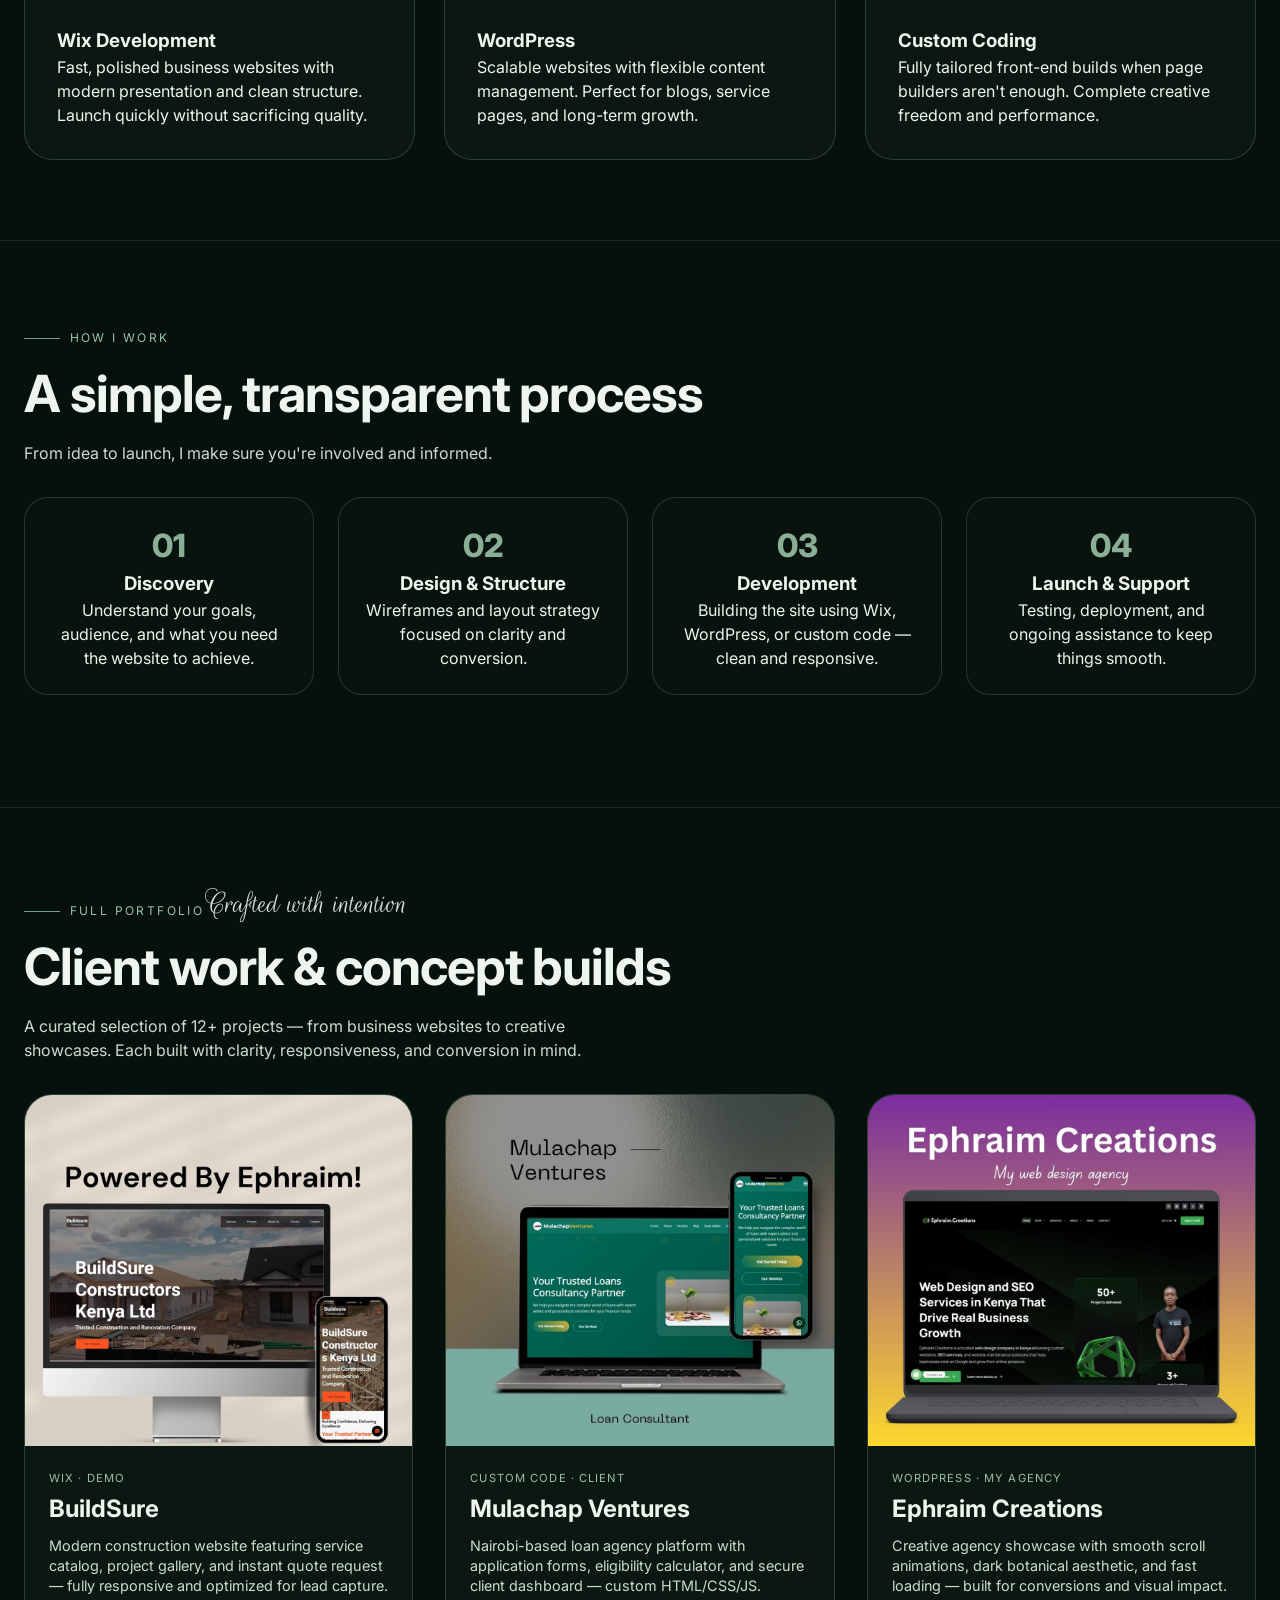
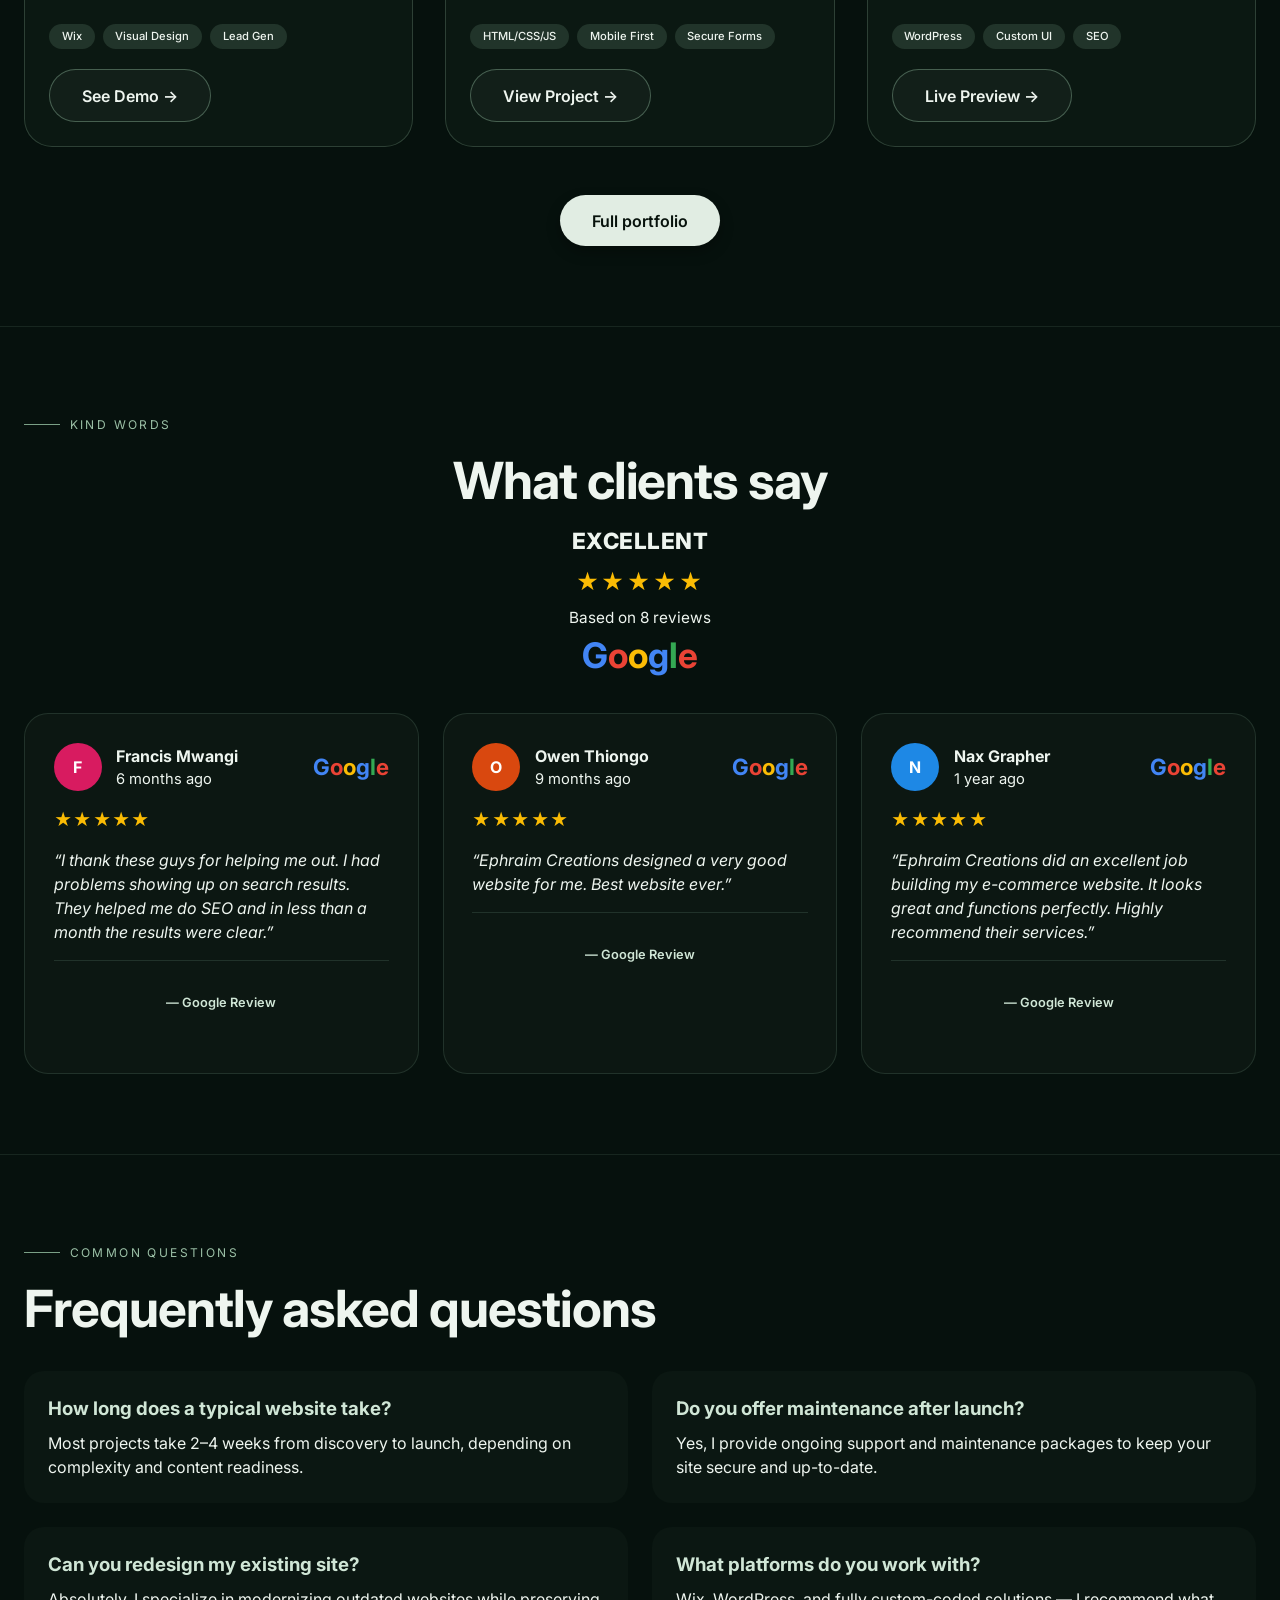
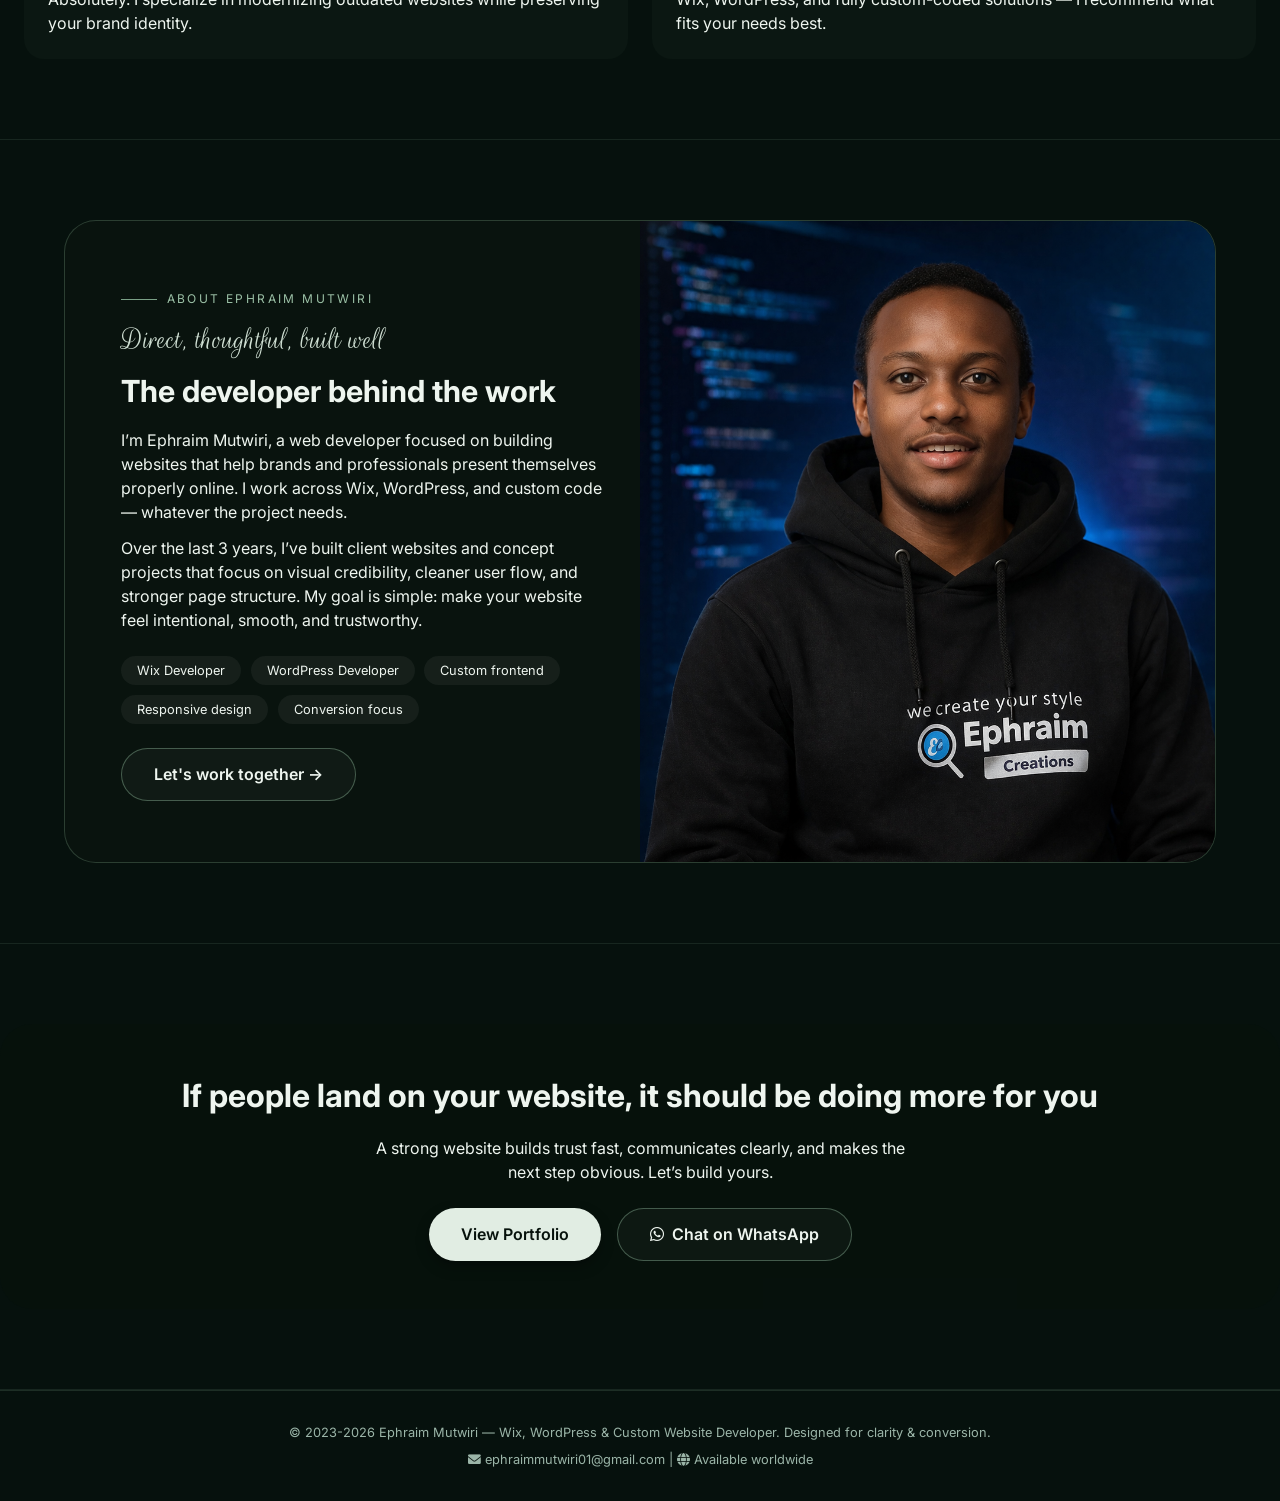
==== commit 1bec6c89: "rewrite repo" ====
--- a/index.html
+++ b/index.html
@@ -15,23 +15,23 @@
     <meta name="referrer" content="strict-origin-when-cross-origin">
 
     <title>Ephraim Mutwiri | Premium Website Developer – Wix, WordPress & Custom Code</title>
-    <link rel="canonical" href="https://yourdomain.com/">
+    <link rel="canonical" href="https://ephraim-mutwiri-portfolio.netlify.app/">
 
     <meta property="og:type" content="website">
     <meta property="og:locale" content="en_US">
     <meta property="og:title" content="Ephraim Mutwiri | Premium Website Developer – Wix, WordPress & Custom Code">
     <meta property="og:description"
         content="Ephraim Mutwiri builds high-converting Wix, WordPress, and custom-coded websites. Clean design, trust-driven, mobile-first. View portfolio and start your project.">
-    <meta property="og:url" content="https://yourdomain.com/">
+    <meta property="og:url" content="https://ephraim-mutwiri-portfolio.netlify.app/">
     <meta property="og:site_name" content="Ephraim Mutwiri">
-    <meta property="og:image" content="https://yourdomain.com/images/favicon.png">
+    <meta property="og:image" content="https://ephraim-mutwiri-portfolio.netlify.app/images/favicon.png">
     <meta property="og:image:alt" content="Ephraim Mutwiri website portfolio preview">
 
     <meta name="twitter:card" content="summary_large_image">
     <meta name="twitter:title" content="Ephraim Mutwiri | Premium Website Developer – Wix, WordPress & Custom Code">
     <meta name="twitter:description"
         content="Ephraim Mutwiri builds high-converting Wix, WordPress, and custom-coded websites. Clean design, trust-driven, mobile-first. View portfolio and start your project.">
-    <meta name="twitter:image" content="https://yourdomain.com/images/favicon.png">
+    <meta name="twitter:image" content="https://ephraim-mutwiri-portfolio.netlify.app/images/favicon.png">
 
     <link rel="icon" href="/images/favicon.png" type="image/png">
     <link rel="apple-touch-icon" href="/images/favicon.png">
@@ -62,10 +62,10 @@
       "@graph": [
         {
           "@type": "Person",
-          "@id": "https://yourdomain.com/#person",
+          "@id": "https://ephraim-mutwiri-portfolio.netlify.app/#person",
           "name": "Ephraim Mutwiri",
-          "url": "https://yourdomain.com/",
-          "image": "https://yourdomain.com/images/Eph.png",
+          "url": "https://ephraim-mutwiri-portfolio.netlify.app/",
+          "image": "https://ephraim-mutwiri-portfolio.netlify.app/images/Eph.png",
           "jobTitle": "Website Developer",
           "description": "Ephraim Mutwiri builds high-converting Wix, WordPress, and custom-coded websites.",
           "knowsAbout": [
@@ -78,37 +78,37 @@
         },
         {
           "@type": "WebSite",
-          "@id": "https://yourdomain.com/#website",
-          "url": "https://yourdomain.com/",
+          "@id": "https://ephraim-mutwiri-portfolio.netlify.app/#website",
+          "url": "https://ephraim-mutwiri-portfolio.netlify.app/",
           "name": "Ephraim Mutwiri",
           "description": "Portfolio website of Ephraim Mutwiri, premium website developer.",
           "publisher": {
-            "@id": "https://yourdomain.com/#person"
+            "@id": "https://ephraim-mutwiri-portfolio.netlify.app/#person"
           },
           "inLanguage": "en"
         },
         {
           "@type": "WebPage",
-          "@id": "https://yourdomain.com/#webpage",
-          "url": "https://yourdomain.com/",
+          "@id": "https://ephraim-mutwiri-portfolio.netlify.app/#webpage",
+          "url": "https://ephraim-mutwiri-portfolio.netlify.app/",
           "name": "Ephraim Mutwiri | Premium Website Developer – Wix, WordPress & Custom Code",
           "isPartOf": {
-            "@id": "https://yourdomain.com/#website"
+            "@id": "https://ephraim-mutwiri-portfolio.netlify.app/#website"
           },
           "about": {
-            "@id": "https://yourdomain.com/#person"
+            "@id": "https://ephraim-mutwiri-portfolio.netlify.app/#person"
           },
           "description": "Ephraim Mutwiri builds high-converting Wix, WordPress, and custom-coded websites. Clean design, trust-driven, mobile-first. View portfolio and start your project.",
           "inLanguage": "en"
         },
         {
           "@type": "ProfessionalService",
-          "@id": "https://yourdomain.com/#service",
+          "@id": "https://ephraim-mutwiri-portfolio.netlify.app/#service",
           "name": "Ephraim Mutwiri Web Development Services",
-          "url": "https://yourdomain.com/",
+          "url": "https://ephraim-mutwiri-portfolio.netlify.app/",
           "description": "Wix, WordPress, and custom-coded website development services focused on trust, responsiveness, and conversion.",
           "provider": {
-            "@id": "https://yourdomain.com/#person"
+            "@id": "https://ephraim-mutwiri-portfolio.netlify.app/#person"
           },
           "areaServed": "Worldwide",
           "serviceType": [
@@ -119,7 +119,7 @@
         },
         {
           "@type": "FAQPage",
-          "@id": "https://yourdomain.com/#faq",
+          "@id": "https://ephraim-mutwiri-portfolio.netlify.app/#faq",
           "mainEntity": [
             {
               "@type": "Question",
@@ -262,7 +262,8 @@
         <section id="services" aria-labelledby="services-heading">
             <div class="container">
                 <div class="section-label">What I deliver</div>
-                <h2 id="services-heading" class="section-title">Built for professionals who need a website that actually works</h2>
+                <h2 id="services-heading" class="section-title">Built for professionals who need a website that actually
+                    works</h2>
                 <p class="section-desc">No lock-in, no overcomplication — just the right platform for your goals.</p>
                 <div class="services-grid">
                     <article class="service-card" data-aos="fade-up">
@@ -386,27 +387,119 @@
             </div>
         </section>
 
-        <!-- Testimonials -->
+        <!-- Google Reviews Section -->
         <section aria-labelledby="testimonials-heading">
             <div class="container">
                 <div class="section-label">Kind words</div>
-                <h2 id="testimonials-heading" class="section-title">What clients say</h2>
+
+                <div style="text-align:center; margin-bottom:2.5rem;">
+                    <h2 id="testimonials-heading" class="section-title" style="max-width:none; margin:0 auto 0.8rem;">
+                        What clients say
+                    </h2>
+
+                    <div style="display:flex; flex-direction:column; align-items:center; gap:0.45rem;">
+                        <div style="font-size:1.4rem; font-weight:800; letter-spacing:0.02em;">EXCELLENT</div>
+                        <div style="font-size:1.4rem; color:#fbbc04; letter-spacing:0.12em;">★★★★★</div>
+                        <div style="color:var(--muted); font-size:0.96rem;">Based on 8 reviews</div>
+                        <div style="font-size:2.2rem; font-weight:700; line-height:1; margin-top:0.15rem;">
+                            <span style="color:#4285F4;">G</span><span style="color:#EA4335;">o</span><span
+                                style="color:#FBBC05;">o</span><span style="color:#4285F4;">g</span><span
+                                style="color:#34A853;">l</span><span style="color:#EA4335;">e</span>
+                        </div>
+                    </div>
+                </div>
+
                 <div class="testimonial-grid">
                     <blockquote class="testimonial" data-aos="fade-up">
-                        <p class="testimonial-text">“Ephraim built our company website from scratch. The design is
-                            clean, modern, and our clients have commented on how professional it looks. Highly
-                            recommend!”</p>
-                        <footer class="testimonial-author">— James M., Business Owner</footer>
+                        <div
+                            style="display:flex; align-items:center; justify-content:space-between; gap:1rem; margin-bottom:1rem;">
+                            <div style="display:flex; align-items:center; gap:0.9rem;">
+                                <div
+                                    style="width:48px; height:48px; border-radius:50%; background:#d81b60; display:flex; align-items:center; justify-content:center; font-weight:700; color:#fff; flex-shrink:0;">
+                                    F
+                                </div>
+                                <div>
+                                    <div style="font-weight:700;">Francis Mwangi</div>
+                                    <div style="color:var(--muted-2); font-size:0.92rem;">6 months ago</div>
+                                </div>
+                            </div>
+                            <div style="font-size:1.4rem; font-weight:700; line-height:1;">
+                                <span style="color:#4285F4;">G</span><span style="color:#EA4335;">o</span><span
+                                    style="color:#FBBC05;">o</span><span style="color:#4285F4;">g</span><span
+                                    style="color:#34A853;">l</span><span style="color:#EA4335;">e</span>
+                            </div>
+                        </div>
+
+                        <div style="color:#fbbc04; font-size:1.1rem; letter-spacing:0.08em; margin-bottom:0.9rem;">★★★★★
+                        </div>
+
+                        <p class="testimonial-text">
+                            “I thank these guys for helping me out. I had problems showing up on search results. They
+                            helped me do SEO and in less than a month the results were clear.”
+                        </p>
+
+                        <footer class="testimonial-author">— Google Review</footer>
                     </blockquote>
+
                     <blockquote class="testimonial" data-aos="fade-up" data-aos-delay="100">
-                        <p class="testimonial-text">“I needed a Wix site that didn't look like a template. Ephraim
-                            delivered a unique, responsive design that actually converts visitors into leads.”</p>
-                        <footer class="testimonial-author">— Sarah K., Creative Director</footer>
+                        <div
+                            style="display:flex; align-items:center; justify-content:space-between; gap:1rem; margin-bottom:1rem;">
+                            <div style="display:flex; align-items:center; gap:0.9rem;">
+                                <div
+                                    style="width:48px; height:48px; border-radius:50%; background:#d9480f; display:flex; align-items:center; justify-content:center; font-weight:700; color:#fff; flex-shrink:0;">
+                                    O
+                                </div>
+                                <div>
+                                    <div style="font-weight:700;">Owen Thiongo</div>
+                                    <div style="color:var(--muted-2); font-size:0.92rem;">9 months ago</div>
+                                </div>
+                            </div>
+                            <div style="font-size:1.4rem; font-weight:700; line-height:1;">
+                                <span style="color:#4285F4;">G</span><span style="color:#EA4335;">o</span><span
+                                    style="color:#FBBC05;">o</span><span style="color:#4285F4;">g</span><span
+                                    style="color:#34A853;">l</span><span style="color:#EA4335;">e</span>
+                            </div>
+                        </div>
+
+                        <div style="color:#fbbc04; font-size:1.1rem; letter-spacing:0.08em; margin-bottom:0.9rem;">★★★★★
+                        </div>
+
+                        <p class="testimonial-text">
+                            “Ephraim Creations designed a very good website for me. Best website ever.”
+                        </p>
+
+                        <footer class="testimonial-author">— Google Review</footer>
                     </blockquote>
-                    <blockquote class="testimonial" data-aos="fade-up" data-aos-delay="200">
-                        <p class="testimonial-text">“His attention to detail and mobile-first approach made all the
-                            difference. Our new custom-coded site loads fast and looks stunning.”</p>
-                        <footer class="testimonial-author">— Michael O., Startup Founder</footer>
+
+                    <blockquote class="testimonial" data-aos="fade-up" data-aos-delay="300">
+                        <div
+                            style="display:flex; align-items:center; justify-content:space-between; gap:1rem; margin-bottom:1rem;">
+                            <div style="display:flex; align-items:center; gap:0.9rem;">
+                                <div
+                                    style="width:48px; height:48px; border-radius:50%; background:#1e88e5; display:flex; align-items:center; justify-content:center; font-weight:700; color:#fff; flex-shrink:0;">
+                                    N
+                                </div>
+                                <div>
+                                    <div style="font-weight:700;">Nax Grapher</div>
+                                    <div style="color:var(--muted-2); font-size:0.92rem;">1 year ago</div>
+                                </div>
+                            </div>
+                            <div style="font-size:1.4rem; font-weight:700; line-height:1;">
+                                <span style="color:#4285F4;">G</span><span style="color:#EA4335;">o</span><span
+                                    style="color:#FBBC05;">o</span><span style="color:#4285F4;">g</span><span
+                                    style="color:#34A853;">l</span><span style="color:#EA4335;">e</span>
+                            </div>
+                        </div>
+
+                        <div style="color:#fbbc04; font-size:1.1rem; letter-spacing:0.08em; margin-bottom:0.9rem;">★★★★★
+                        </div>
+
+                        <p class="testimonial-text">
+                            “Ephraim Creations did an excellent job building my e-commerce website. It looks great and
+                            functions perfectly. Highly recommend their services.”
+                        </p>
+
+                        <footer class="testimonial-author">— Google Review</footer>
                     </blockquote>
                 </div>
             </div>
@@ -448,7 +541,8 @@
                 <div class="about-text">
                     <div class="section-label">About Ephraim Mutwiri</div>
                     <span class="rouge">Direct, thoughtful, built well</span>
-                    <h2 id="about-heading" style="font-size: 1.9rem; margin: 0.8rem 0;">The developer behind the work</h2>
+                    <h2 id="about-heading" style="font-size: 1.9rem; margin: 0.8rem 0;">The developer behind the work
+                    </h2>
                     <p>I’m Ephraim Mutwiri, a web developer focused on building websites that help brands and
                         professionals present themselves properly online. I work across Wix, WordPress, and custom code
                         — whatever the project needs.</p>
@@ -473,7 +567,8 @@
         <section id="contact" aria-labelledby="contact-heading">
             <div class="container cta-bg" data-aos="zoom-in">
                 <div class="cta-panel">
-                    <h2 id="contact-heading" style="font-size: 2rem;">If people land on your website, it should be doing more for you</h2>
+                    <h2 id="contact-heading" style="font-size: 2rem;">If people land on your website, it should be doing
+                        more for you</h2>
                     <p style="margin: 1rem auto; max-width: 550px;">A strong website builds trust fast, communicates
                         clearly, and makes the next step obvious. Let’s build yours.</p>
                     <div
@@ -496,8 +591,8 @@
         </p>
     </footer>
 
-    <a href="https://wa.me/254112268873?text=Hi%20Ephraim,%20I'm%20interested%20in%20a%20website"
-        class="whatsapp-float" target="_blank" rel="noopener noreferrer" aria-label="Chat on WhatsApp">
+    <a href="https://wa.me/254112268873?text=Hi%20Ephraim,%20I'm%20interested%20in%20a%20website" class="whatsapp-float"
+        target="_blank" rel="noopener noreferrer" aria-label="Chat on WhatsApp">
         <i class="fab fa-whatsapp" aria-hidden="true"></i>
     </a>
 
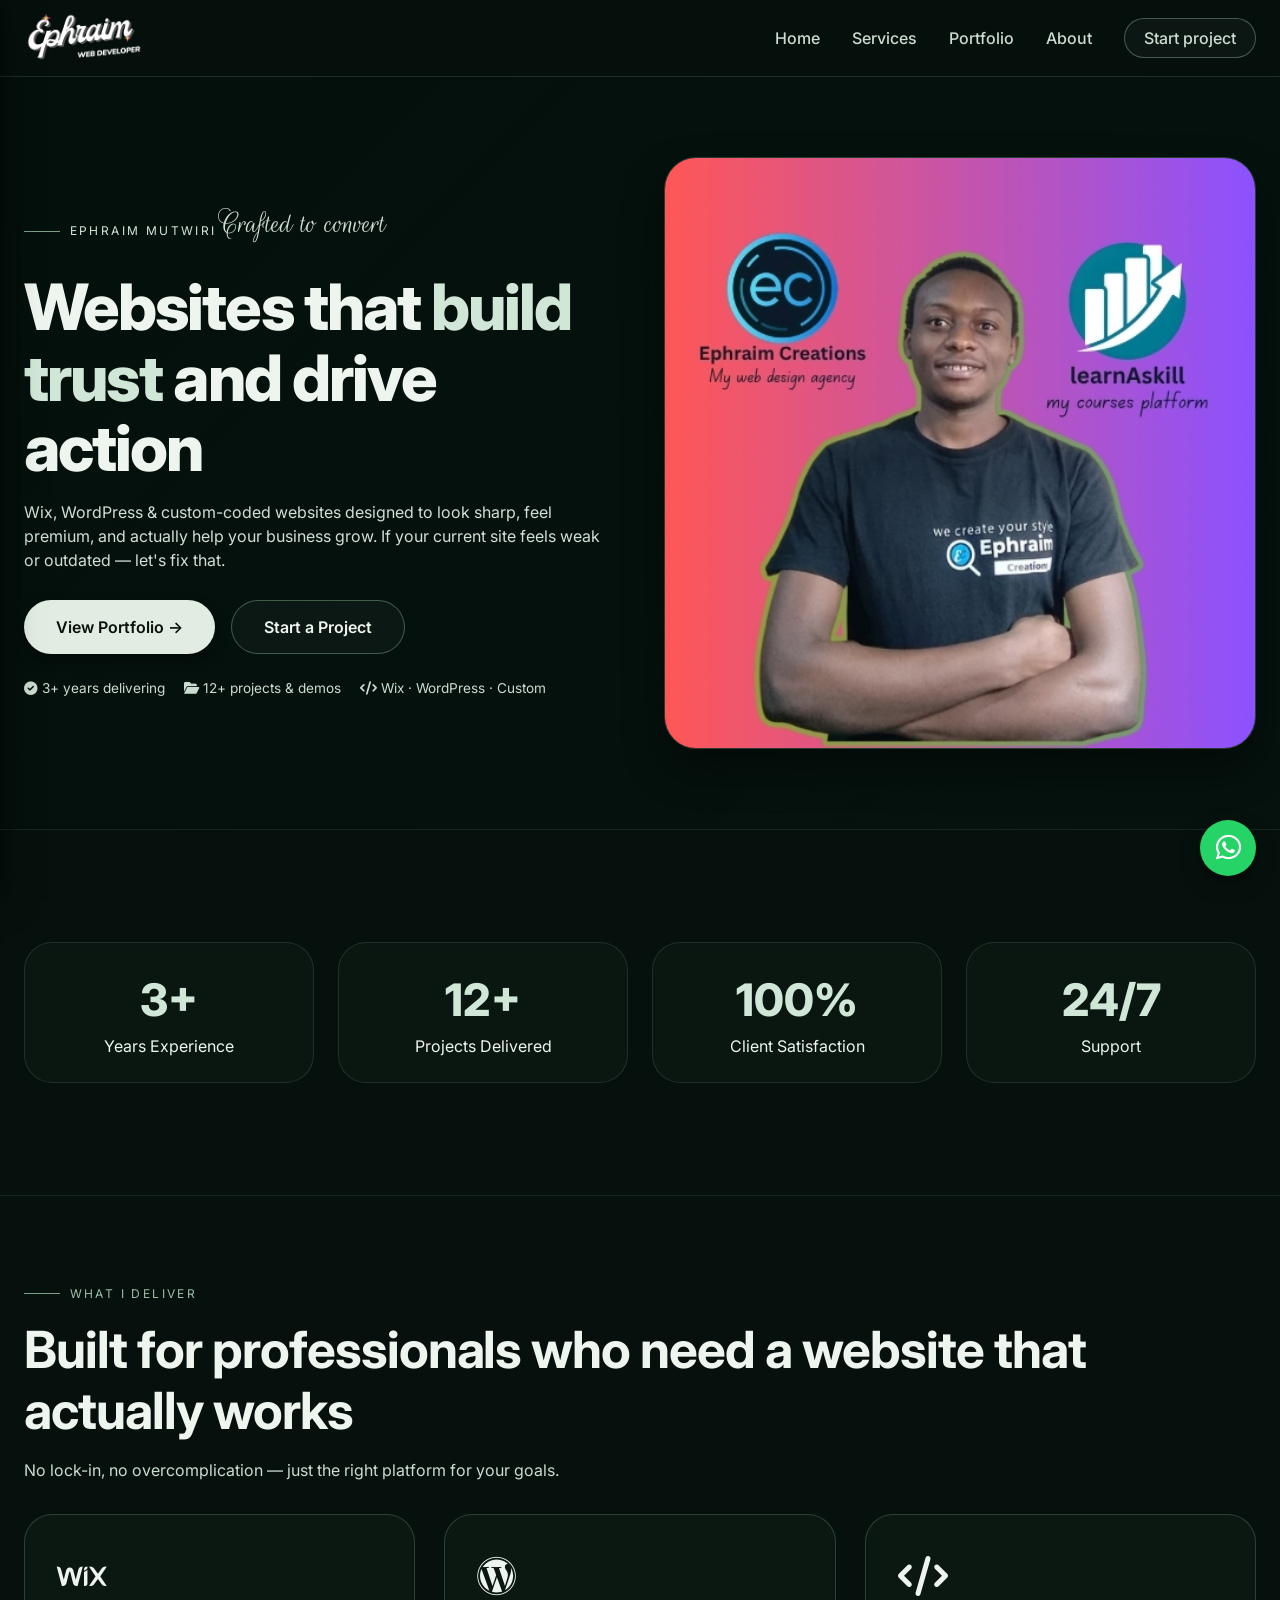
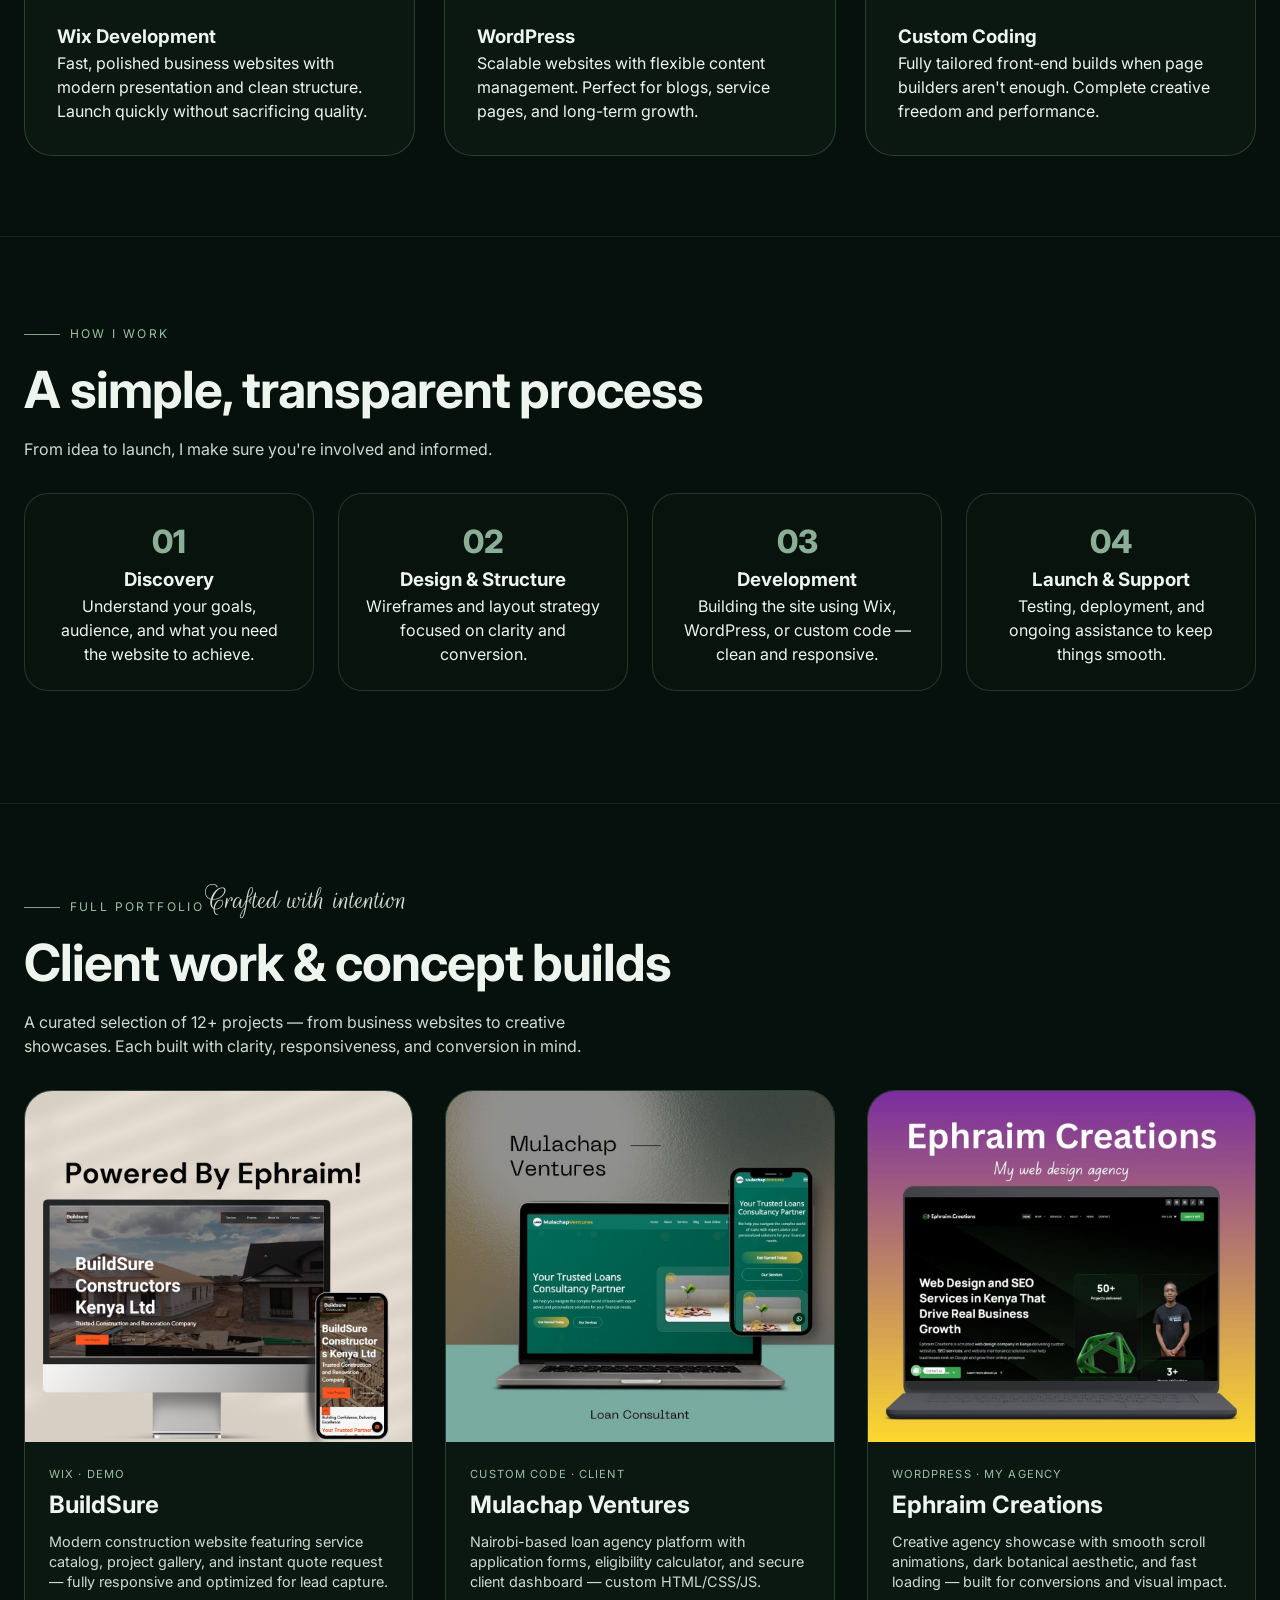
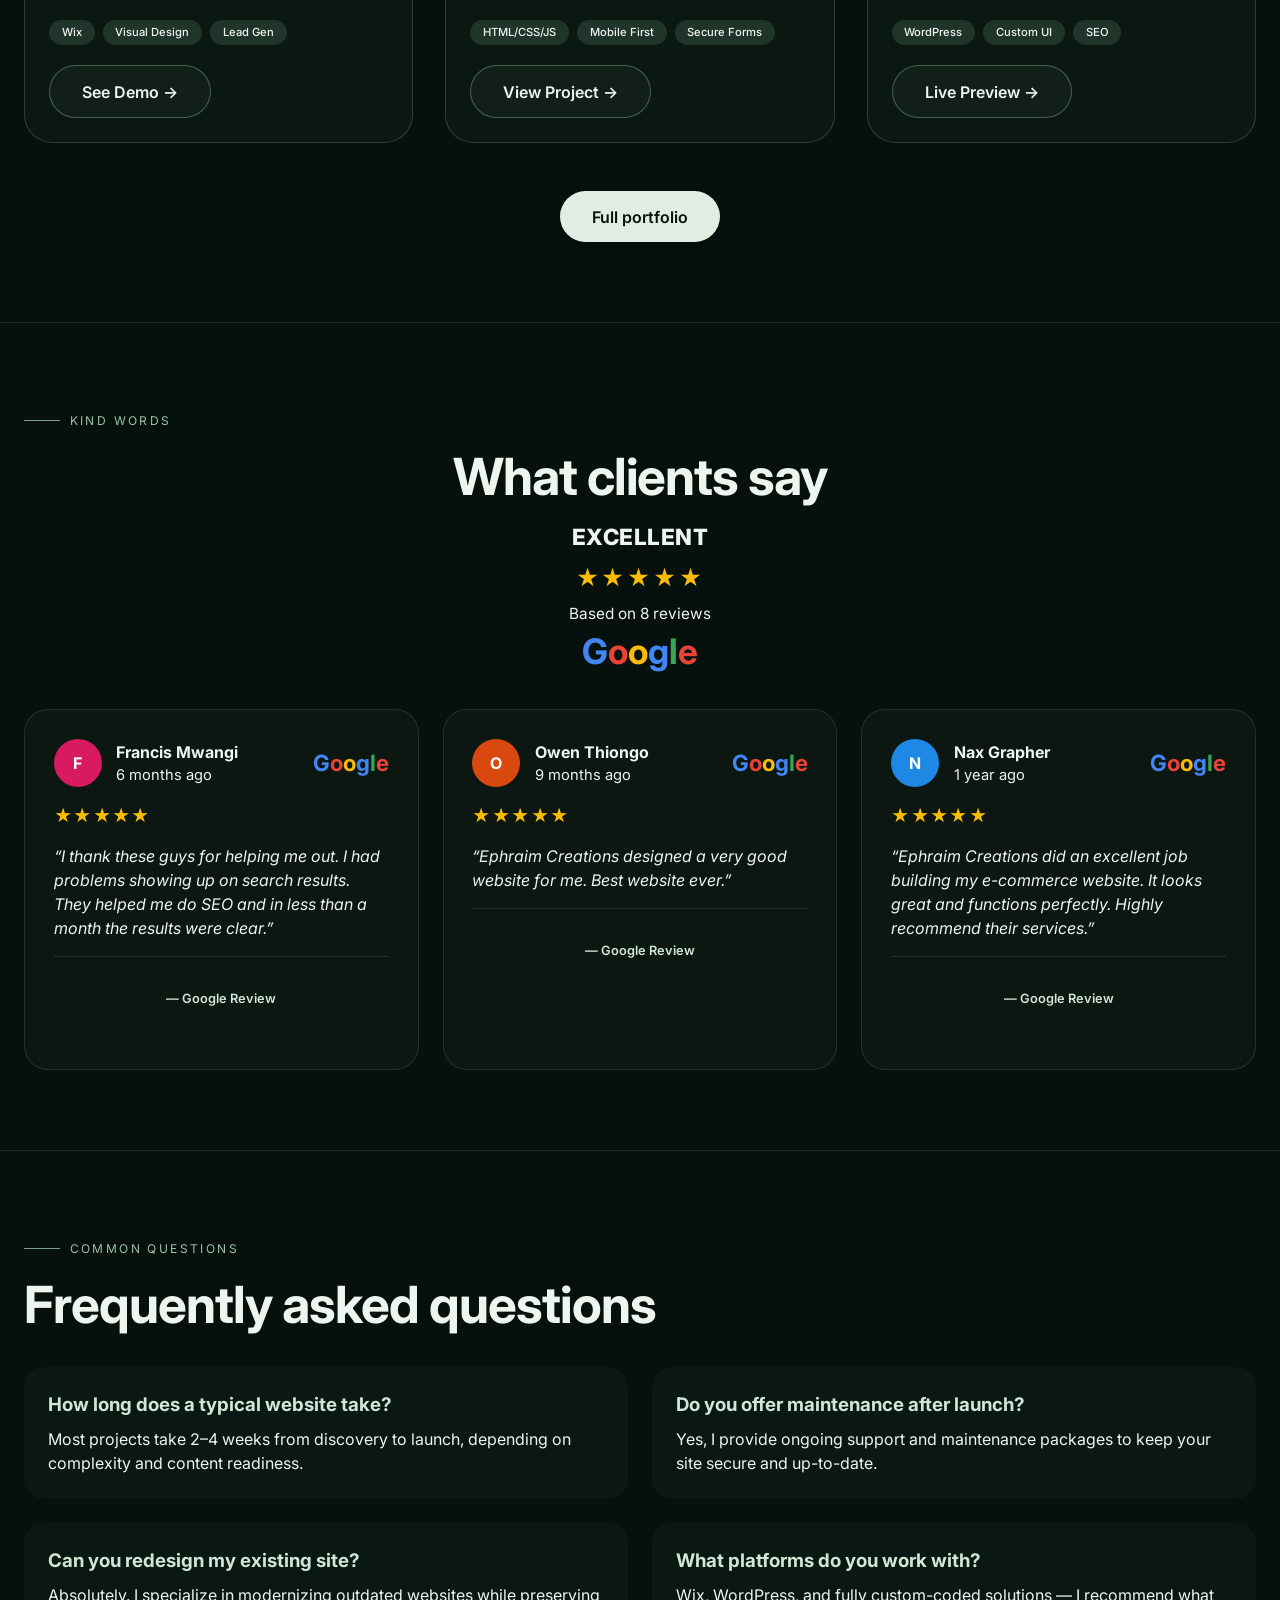
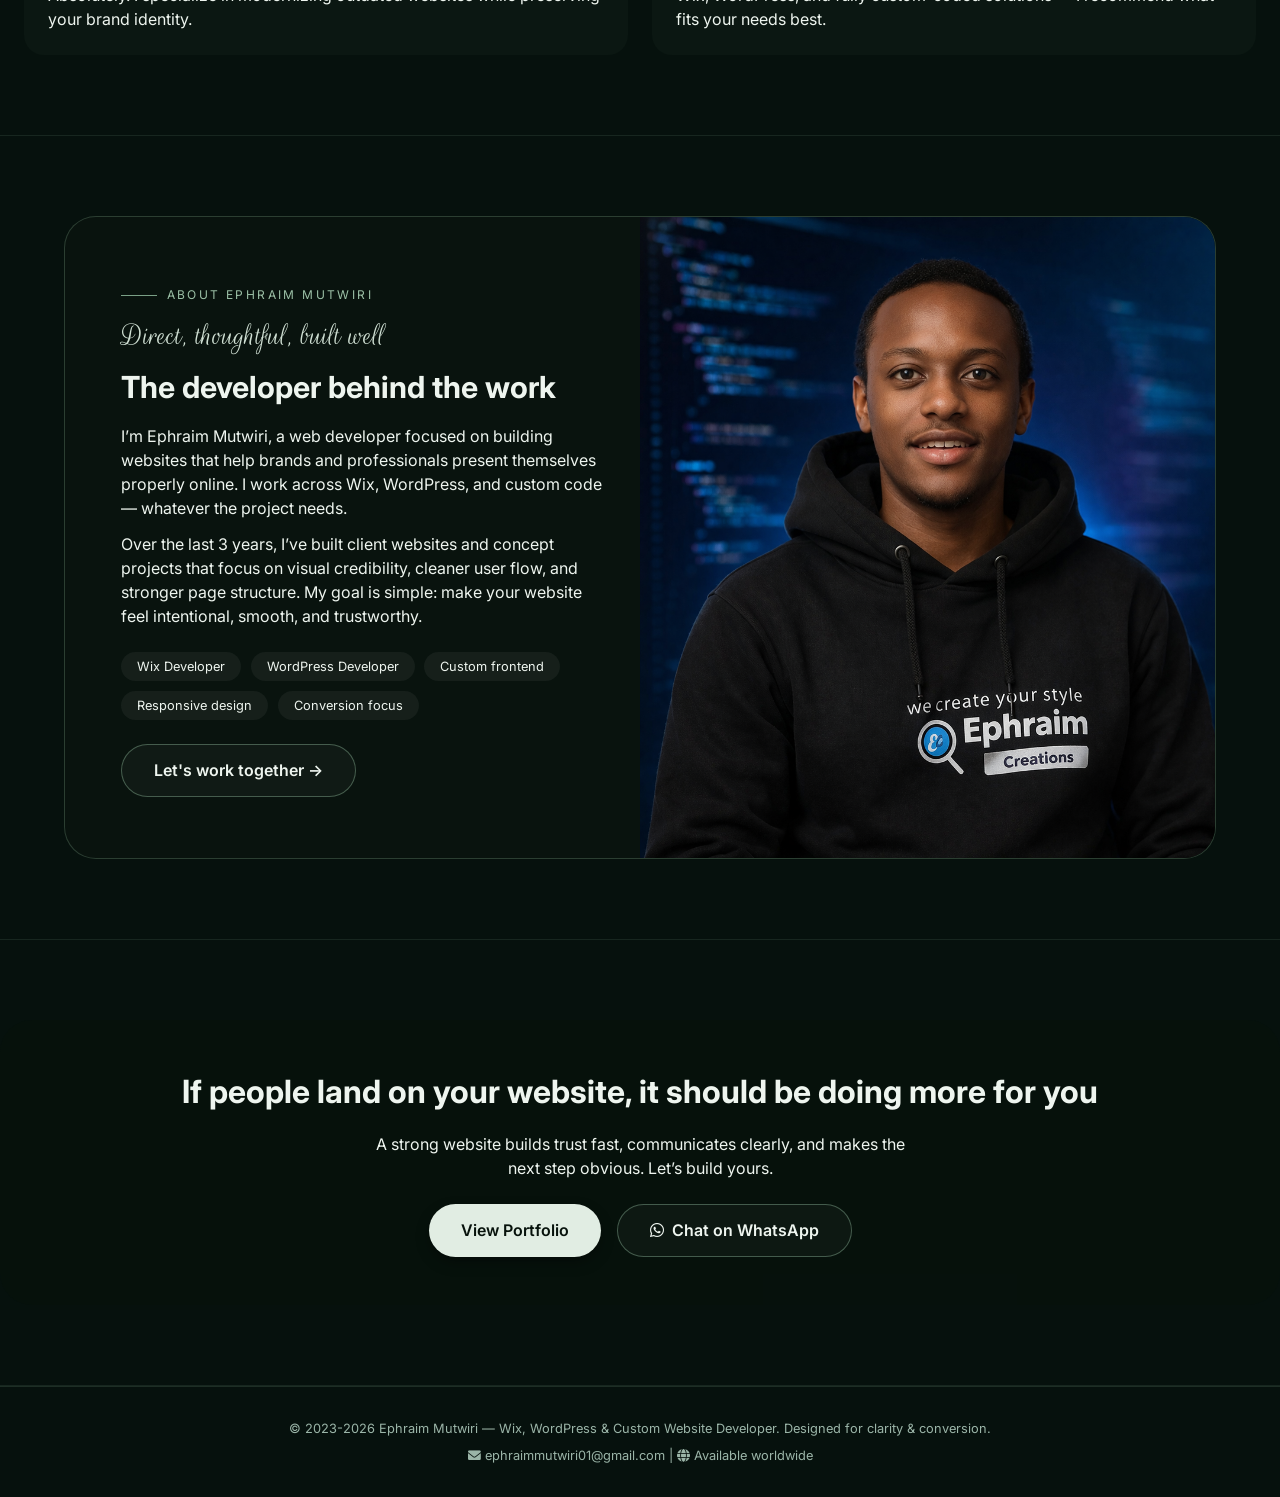
==== commit bdbef76d: "rewrite repo" ====
--- a/index.html
+++ b/index.html
@@ -164,43 +164,35 @@
 
     <header class="site-header">
         <div class="container nav">
-            <a href="/" aria-label="Ephraim Mutwiri home">
+            <a href="/">
                 <div class="logo-area">
-                    <img src="/images/logoo.png" alt="Ephraim Mutwiri logo" class="logo-svg" width="160" height="48"
-                        loading="eager" fetchpriority="high">
+                    <img src="/images/logoo.png" alt="" class="logo-svg">
+
                 </div>
             </a>
-
-            <nav class="nav-links" aria-label="Primary navigation">
-                <a href="/" aria-current="page">Home</a>
-                <a href="#services">Services</a>
+            <div class="nav-links">
+                <a href="/">Home</a>
+                <a href="/#services">Services</a>
                 <a href="/portfolio/">Portfolio</a>
-                <a href="#about">About</a>
+                <a href="/#about">About</a>
                 <a href="#contact" class="btn btn-secondary" style="padding:0.45rem 1.2rem;">Start project</a>
-            </nav>
-
-            <button class="mobile-toggle" id="menuToggle" aria-label="Open menu" aria-expanded="false"
-                aria-controls="mobileMenu" type="button">
-                <i class="fas fa-bars" aria-hidden="true"></i>
+            </div>
+            <button class="mobile-toggle" id="menuToggle" aria-label="Menu">
+                <i class="fas fa-bars"></i>
             </button>
         </div>
     </header>
 
-    <!-- Mobile Menu (slide from left) + Overlay -->
-    <div class="menu-overlay" id="menuOverlay" hidden></div>
-
-    <aside class="mobile-menu" id="mobileMenu" aria-hidden="true">
-        <button class="menu-close-btn" id="closeMenuBtn" aria-label="Close menu" type="button">
-            <i class="fas fa-times" aria-hidden="true"></i>
-        </button>
-        <nav aria-label="Mobile navigation">
-            <a href="#home">Home</a>
-            <a href="#services">Services</a>
-            <a href="#portfolio">Portfolio</a>
-            <a href="#about">About</a>
-            <a href="#contact" class="btn btn-primary" style="text-align:center;">Start a project</a>
-        </nav>
-    </aside>
+
+    <div class="menu-overlay" id="menuOverlay"></div>
+    <div class="mobile-menu" id="mobileMenu">
+        <button class="menu-close-btn" id="closeMenuBtn"><i class="fas fa-times"></i></button>
+        <a href="/">Home</a>
+        <a href="/#services">Services</a>
+        <a href="/portfolio/">Portfolio</a>
+        <a href="/#about">About</a>
+        <a href="/#contact" class="btn btn-primary" style="text-align:center;">Start a project</a>
+    </div>
 
     <main id="main-content">
         <!-- Hero with left text, right image -->
--- a/css/style.css
+++ b/css/style.css
@@ -119,123 +119,111 @@
       transform: translateY(-2px);
     }
 
-    /* Header & Navigation */
-    .site-header {
-      position: sticky;
-      top: 0;
-      z-index: 100;
-      background: rgba(6, 17, 13, 0.85);
-      backdrop-filter: blur(12px);
-      border-bottom: 1px solid rgba(122, 160, 134, 0.2);
-    }
-
-    .nav {
-      display: flex;
-      justify-content: space-between;
-      align-items: center;
-      min-height: 76px;
-    }
-
-    .logo-area {
-      display: flex;
-      align-items: center;
-      gap: 0.8rem;
-    }
-
-    .logo-svg {
-      height: 80px;
-    }
-
-    .nav-links {
-      display: flex;
-      gap: 2rem;
-      align-items: center;
-    }
-
-    .nav-links a {
-      color: #cbdcd0;
-      text-decoration: none;
-      font-weight: 500;
-      transition: 0.2s;
-    }
-
-    .nav-links a:hover {
-      color: white;
-    }
-
-    /* Mobile menu - slide from left, 100vh */
-    .mobile-toggle {
-      display: none;
-      background: none;
-      border: 1px solid rgba(122, 160, 134, 0.4);
-      border-radius: 12px;
-      padding: 0.6rem 0.9rem;
-      color: white;
-      font-size: 1.3rem;
-      cursor: pointer;
-      transition: 0.2s;
-    }
-
-    .mobile-menu {
-      position: fixed;
-      top: 0;
-      left: 0;
-      width: 280px;
-      height: 100vh;
-      background: rgba(6, 17, 13, 0.98);
-      backdrop-filter: blur(20px);
-      transform: translateX(-100%);
-      transition: transform 0.3s cubic-bezier(0.2, 0.9, 0.4, 1.1);
-      z-index: 1000;
-      padding: 2rem 1.5rem;
-      display: flex;
-      flex-direction: column;
-      gap: 1rem;
-      border-right: 1px solid rgba(122, 160, 134, 0.3);
-      box-shadow: 4px 0 30px rgba(0, 0, 0, 0.5);
-    }
-
-    .mobile-menu.open {
-      transform: translateX(0);
-    }
-
-    .mobile-menu a {
-      padding: 0.8rem;
-      border-radius: 16px;
-      background: rgba(255, 255, 255, 0.03);
-      text-align: center;
-      color: #eef5ef;
-      text-decoration: none;
-      font-weight: 500;
-      transition: 0.2s;
-    }
-
-    .mobile-menu a:hover {
-      background: rgba(122, 160, 134, 0.2);
-    }
-
-    .menu-close-btn {
-      align-self: flex-end;
-      background: none;
-      border: none;
-      color: white;
-      font-size: 1.8rem;
-      cursor: pointer;
-      margin-bottom: 1rem;
-    }
-
-    /* Overlay when menu open */
-    .menu-overlay {
-      position: fixed;
-      inset: 0;
-      background: rgba(0, 0, 0, 0.5);
-      z-index: 999;
-      display: none;
-    }
-
-    .menu-overlay.active {
-      display: block;
-    }
+        /* Header */
+        .site-header {
+            position: sticky;
+            top: 0;
+            z-index: 100;
+            background: rgba(6, 17, 13, 0.85);
+            backdrop-filter: blur(12px);
+            border-bottom: 1px solid rgba(122, 160, 134, 0.2);
+        }
+
+        .nav {
+            display: flex;
+            justify-content: space-between;
+            align-items: center;
+            min-height: 76px;
+        }
+
+        .logo-area img {
+            height: 50px;
+            width: auto;
+        }
+
+        .nav-links {
+            display: flex;
+            gap: 2rem;
+            align-items: center;
+        }
+
+        .nav-links a {
+            color: #cbdcd0;
+            text-decoration: none;
+            font-weight: 500;
+            transition: 0.2s;
+        }
+
+        .nav-links a:hover {
+            color: white;
+        }
+
+        .mobile-toggle {
+            display: none;
+            background: none;
+            border: 1px solid rgba(122, 160, 134, 0.4);
+            border-radius: 12px;
+            padding: 0.6rem 0.9rem;
+            color: white;
+            font-size: 1.3rem;
+            cursor: pointer;
+        }
+
+        .mobile-menu {
+            position: fixed;
+            top: 0;
+            left: 0;
+            width: 280px;
+            height: 100vh;
+            background: rgba(6, 17, 13, 0.98);
+            backdrop-filter: blur(20px);
+            transform: translateX(-100%);
+            transition: transform 0.3s cubic-bezier(0.2, 0.9, 0.4, 1.1);
+            z-index: 1000;
+            padding: 2rem 1.5rem;
+            display: flex;
+            flex-direction: column;
+            gap: 1rem;
+            border-right: 1px solid rgba(122, 160, 134, 0.3);
+            box-shadow: 4px 0 30px rgba(0, 0, 0, 0.5);
+        }
+
+        .mobile-menu.open {
+            transform: translateX(0);
+        }
+
+        .mobile-menu a {
+            padding: 0.8rem;
+            border-radius: 16px;
+            background: rgba(255, 255, 255, 0.03);
+            text-align: center;
+            color: #eef5ef;
+            text-decoration: none;
+            font-weight: 500;
+        }
+
+        .menu-close-btn {
+            align-self: flex-end;
+            background: none;
+            border: none;
+            color: white;
+            font-size: 1.8rem;
+            cursor: pointer;
+            margin-bottom: 1rem;
+        }
+
+        .menu-overlay {
+            position: fixed;
+            inset: 0;
+            background: rgba(0, 0, 0, 0.5);
+            z-index: 999;
+            display: none;
+        }
+
+        .menu-overlay.active {
+            display: block;
+        }
+
 
     /* Hero with left text, right image */
     .hero {
